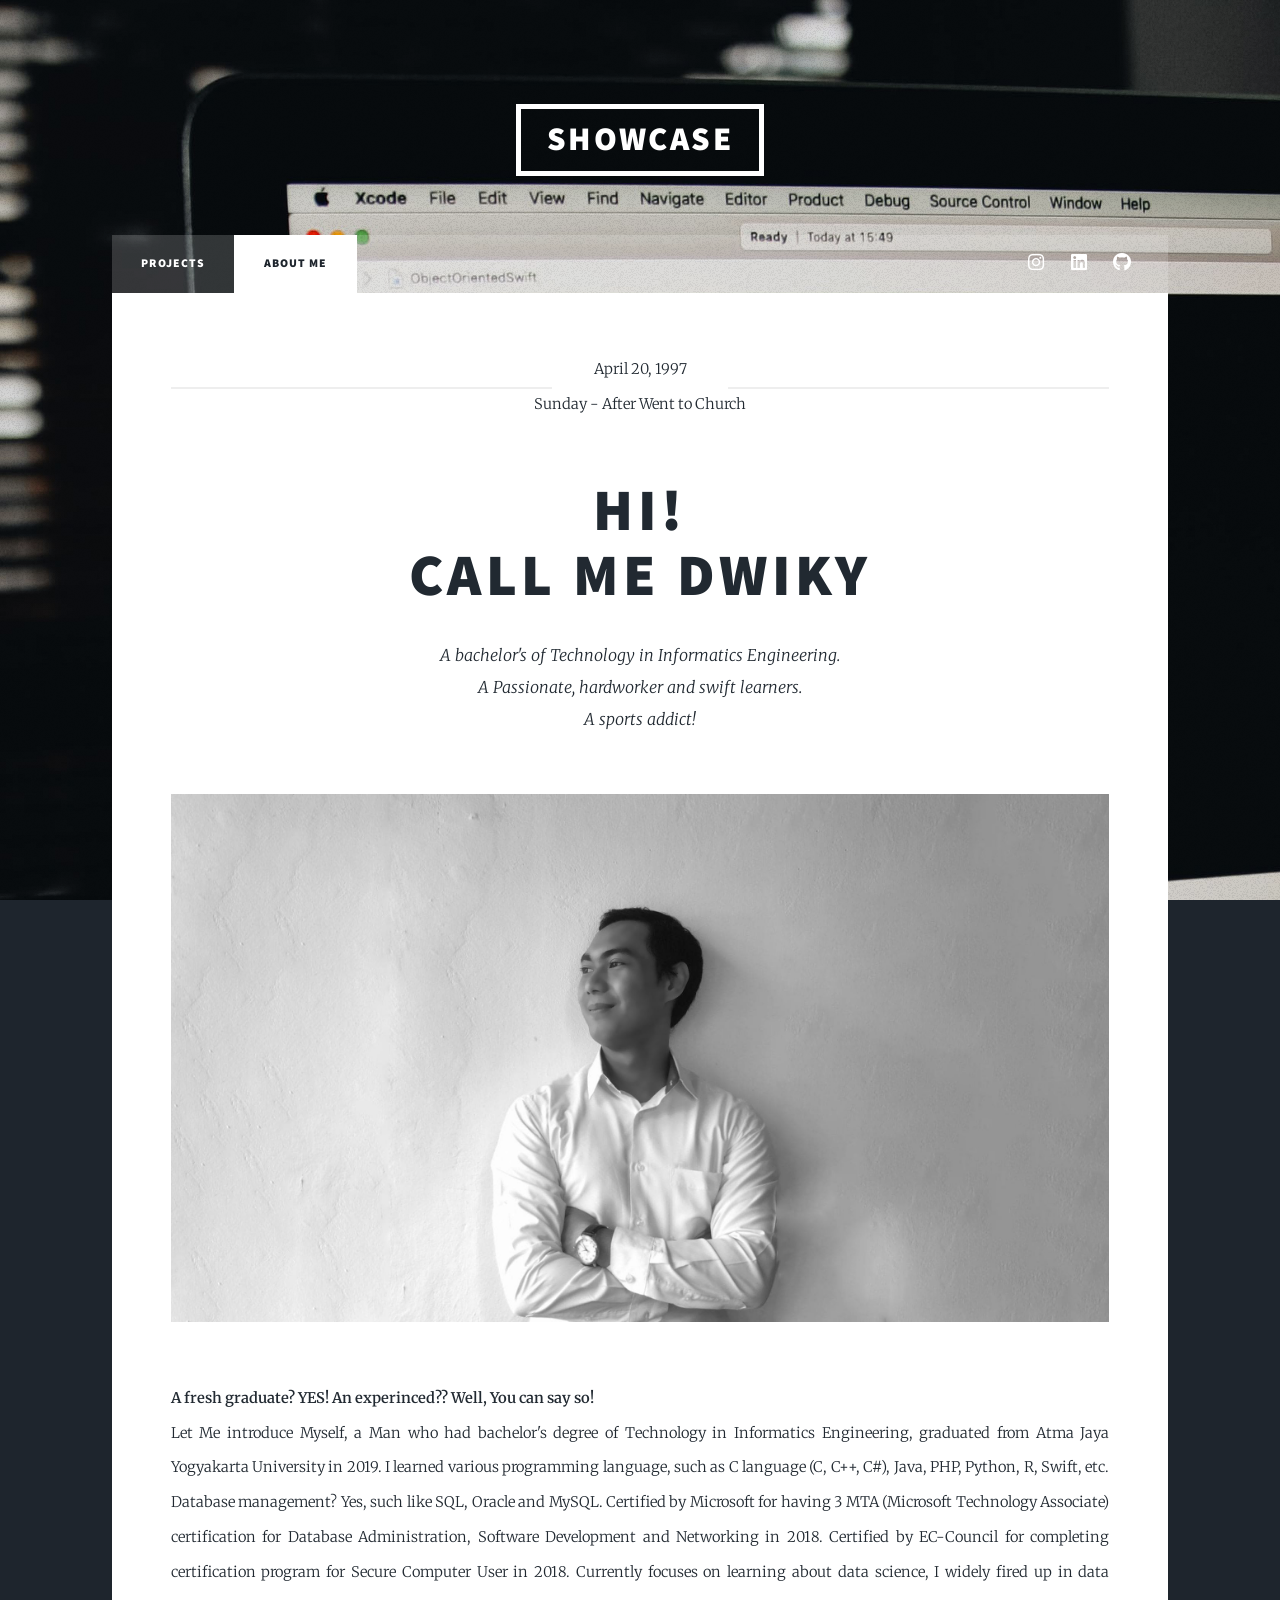
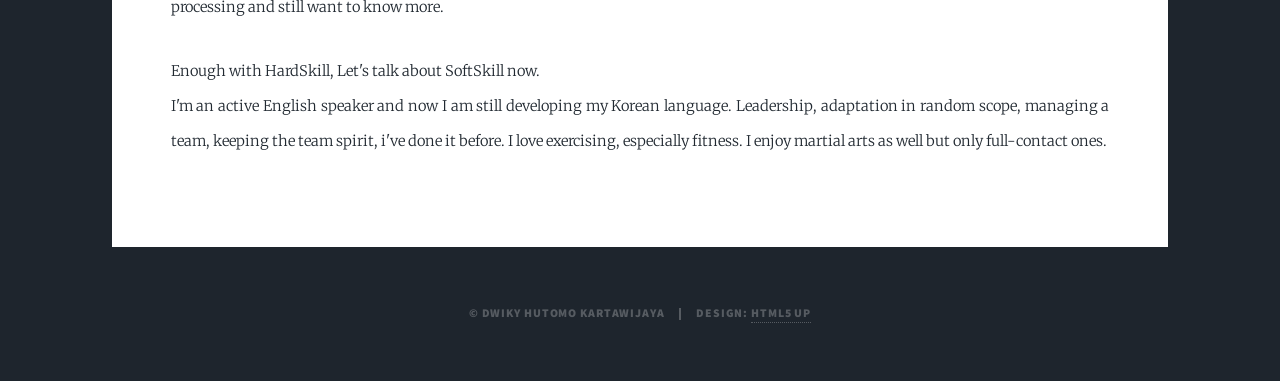
==== generic.html @ cf7ede93 "initial commit" ====
<!DOCTYPE HTML>
<!--
	Massively by HTML5 UP
	html5up.net | @ajlkn
	Free for personal and commercial use under the CCA 3.0 license (html5up.net/license)
-->
<html>
	<head>
		<title>Profile</title>
		<meta charset="utf-8" />
		<meta name="viewport" content="width=device-width, initial-scale=1, user-scalable=no" />
		<link rel="stylesheet" href="assets/css/main.css" />
		<noscript><link rel="stylesheet" href="assets/css/noscript.css" /></noscript>

		<link rel="shorcut icon" href="favicon.ico">

		<link rel="apple-touch-icon-precomposed" sizes="57x57" href="ico/apple-touch-icon-57x57.png" />
		<link rel="apple-touch-icon-precomposed" sizes="114x114" href="ico/apple-touch-icon-114x114.png" />
		<link rel="apple-touch-icon-precomposed" sizes="72x72" href="ico/apple-touch-icon-72x72.png" />
		<link rel="apple-touch-icon-precomposed" sizes="144x144" href="ico/apple-touch-icon-144x144.png" />
		<link rel="apple-touch-icon-precomposed" sizes="60x60" href="ico/apple-touch-icon-60x60.png" />
		<link rel="apple-touch-icon-precomposed" sizes="120x120" href="ico/apple-touch-icon-120x120.png" />
		<link rel="apple-touch-icon-precomposed" sizes="76x76" href="ico/apple-touch-icon-76x76.png" />
		<link rel="apple-touch-icon-precomposed" sizes="152x152" href="ico/apple-touch-icon-152x152.png" />
		<link rel="icon" type="image/png" href="ico/favicon-196x196.png" sizes="196x196" />
		<link rel="icon" type="image/png" href="ico/favicon-96x96.png" sizes="96x96" />
		<link rel="icon" type="image/png" href="ico/favicon-32x32.png" sizes="32x32" />
		<link rel="icon" type="image/png" href="ico/favicon-16x16.png" sizes="16x16" />
		<link rel="icon" type="image/png" href="ico/favicon-128.png" sizes="128x128" />
		<meta name="application-name" content="&nbsp;"/>
		<meta name="msapplication-TileColor" content="#FFFFFF" />
		<meta name="msapplication-TileImage" content="mstile-144x144.png" />
		<meta name="msapplication-square70x70logo" content="mstile-70x70.png" />
		<meta name="msapplication-square150x150logo" content="mstile-150x150.png" />
		<meta name="msapplication-wide310x150logo" content="mstile-310x150.png" />
		<meta name="msapplication-square310x310logo" content="mstile-310x310.png" />
	</head>
	<body class="is-preload">

		<!-- Wrapper -->
			<div id="wrapper">

				<!-- Header -->
					<header id="header">
						<a href="index.html" class="logo">Showcase</a>
					</header>

				<!-- Nav -->
					<nav id="nav">
						<ul class="links">
							<li><a href="index.html">Projects</a></li>
							<li class="active"><a href="generic.html">About Me</a></li>
						</ul>
						<ul class="icons">
								<li><a href="https://www.instagram.com/dwikyhutomo/" target="_blank" class="icon brands fa-instagram"><span class="label">Instagram</span></a></li>
								<li><a href="https://www.linkedin.com/in/dwiky-hutomo-kartawijaya-7b0a10191/" target="_blank" class="icon brands fa-linkedin"><span class="label">Linkedin</span></a></li>
								<li><a href="https://github.com/dwikyhutomo" target="_blank" class="icon brands fa-github"><span class="label">GitHub</span></a></li>
						</ul>
					</nav>

				<!-- Main -->
					<div id="main">

						<!-- Post -->
							<section class="post">
								<header class="major">
									<span class="date">April 20, 1997<br />
										Sunday - After Went to Church</span>
									<h1>Hi!<br />
									Call Me Dwiky</h1>
									<p>A bachelor's of Technology in Informatics Engineering.<br />
										A Passionate, hardworker and swift learners.<br />
										A sports addict!
									</p>
								</header>
								<div class="image main"><img src="images/profile_liat_samping_tengah.jpg" alt="" /></div>
								<p><b>A fresh graduate? YES! An experinced?? Well, You can say so!</b><br />
									Let Me introduce Myself, a Man who had bachelor's degree of Technology in Informatics Engineering, graduated from Atma Jaya Yogyakarta University in 2019.
									I learned various programming language, such as C language (C, C++, C#), Java, PHP, Python, R, Swift, etc.
									Database management? Yes, such like SQL, Oracle and MySQL.
									Certified by Microsoft for having 3 MTA (Microsoft Technology Associate) certification for Database Administration, Software Development and Networking in 2018.
									Certified by EC-Council for completing certification program for Secure Computer User in 2018.
									Currently focuses on learning about data science, I widely fired up in data processing and still want to know more.</p>
									
									<p>Enough with HardSkill, Let's talk about SoftSkill now.<br />
										I'm an active English speaker and now I am still developing my Korean language.
										Leadership, adaptation in random scope, managing a team, keeping the team spirit, i've done it before.
										I love exercising, especially fitness. I enjoy martial arts as well but only full-contact ones.</p>
								
								
										<!-- <p>Lorem ipsum dolor sit amet, consectetur adipiscing elit. Duis dapibus rutrum facilisis. Class aptent taciti sociosqu ad litora torquent per conubia nostra, per inceptos himenaeos. Etiam tristique libero eu nibh porttitor fermentum. Nullam venenatis erat id vehicula viverra. Nunc ultrices eros ut ultricies condimentum. Mauris risus lacus, blandit sit amet venenatis non, bibendum vitae dolor. Nunc lorem mauris, fringilla in aliquam at, euismod in lectus. Pellentesque habitant morbi tristique senectus et netus et malesuada fames ac turpis egestas. In non lorem sit amet elit placerat maximus. Pellentesque aliquam maximus risus. Donec eget ex magna. Interdum et malesuada fames ac ante ipsum primis in faucibus. Pellentesque venenatis dolor imperdiet dolor mattis sagittis. Praesent rutrum sem diam, vitae egestas enim auctor sit amet. Pellentesque leo mauris, consectetur id ipsum.</p> -->
							</section>

					</div>

				<!-- Footer -->

				<!-- Copyright -->
					<div id="copyright">
						<ul><li>&copy; Dwiky Hutomo Kartawijaya</li><li>Design: <a href="https://html5up.net">HTML5 UP</a></li></ul>
					</div>

			</div>

		<!-- Scripts -->
			<script src="assets/js/jquery.min.js"></script>
			<script src="assets/js/jquery.scrollex.min.js"></script>
			<script src="assets/js/jquery.scrolly.min.js"></script>
			<script src="assets/js/browser.min.js"></script>
			<script src="assets/js/breakpoints.min.js"></script>
			<script src="assets/js/util.js"></script>
			<script src="assets/js/main.js"></script>

	</body>
</html>
---- assets/css/main.css ----
@import url(fontawesome-all.min.css);
@import url("https://fonts.googleapis.com/css?family=Merriweather:300,700,300italic,700italic|Source+Sans+Pro:900");

/*
	Massively by HTML5 UP
	html5up.net | @ajlkn
	Free for personal and commercial use under the CCA 3.0 license (html5up.net/license)
*/

html, body, div, span, applet, object,
iframe, h1, h2, h3, h4, h5, h6, p, blockquote,
pre, a, abbr, acronym, address, big, cite,
code, del, dfn, em, img, ins, kbd, q, s, samp,
small, strike, strong, sub, sup, tt, var, b,
u, i, center, dl, dt, dd, ol, ul, li, fieldset,
form, label, legend, table, caption, tbody,
tfoot, thead, tr, th, td, article, aside,
canvas, details, embed, figure, figcaption,
footer, header, hgroup, menu, nav, output, ruby,
section, summary, time, mark, audio, video {
	margin: 0;
	padding: 0;
	border: 0;
	font-size: 100%;
	font: inherit;
	vertical-align: baseline;}

article, aside, details, figcaption, figure,
footer, header, hgroup, menu, nav, section {
	display: block;}

body {
	line-height: 1;
}

ol, ul {
	list-style: none;
}

blockquote, q {
	quotes: none;
}

	blockquote:before, blockquote:after, q:before, q:after {
		content: '';
		content: none;
	}

table {
	border-collapse: collapse;
	border-spacing: 0;
}

body {
	-webkit-text-size-adjust: none;
}

mark {
	background-color: transparent;
	color: inherit;
}

input::-moz-focus-inner {
	border: 0;
	padding: 0;
}

input, select, textarea {
	-moz-appearance: none;
	-webkit-appearance: none;
	-ms-appearance: none;
	appearance: none;
}

/* Basic */

	@-ms-viewport {
		width: device-width;
	}

	body {
		-ms-overflow-style: scrollbar;
	}

	@media screen and (max-width: 480px) {

		html, body {
			min-width: 320px;
		}

	}

	html {
		box-sizing: border-box;
	}

	*, *:before, *:after {
		box-sizing: inherit;
	}

	body {
		background-color: #1e252d;
	}

		body.is-preload *, body.is-preload *:before, body.is-preload *:after {
			-moz-animation: none !important;
			-webkit-animation: none !important;
			-ms-animation: none !important;
			animation: none !important;
			-moz-transition: none !important;
			-webkit-transition: none !important;
			-ms-transition: none !important;
			transition: none !important;
		}

/* Type */

	html {
		font-size: 16pt;
	}

		@media screen and (max-width: 1680px) {

			html {
				font-size: 12pt;
			}

		}

		@media screen and (max-width: 1280px) {

			html {
				font-size: 11pt;
			}

		}

		@media screen and (max-width: 360px) {

			html {
				font-size: 10pt;
			}

		}

	body {
		color: #212931;
	}

	body, input, select, textarea {
		font-family: "Merriweather", Georgia, serif;
		font-weight: 300;
		font-size: 1rem;
		line-height: 2.375;
	}

	a {
		-moz-transition: color 0.2s ease-in-out, background-color 0.2s ease-in-out, border-color 0.2s ease-in-out, box-shadow 0.2s ease-in-out;
		-webkit-transition: color 0.2s ease-in-out, background-color 0.2s ease-in-out, border-color 0.2s ease-in-out, box-shadow 0.2s ease-in-out;
		-ms-transition: color 0.2s ease-in-out, background-color 0.2s ease-in-out, border-color 0.2s ease-in-out, box-shadow 0.2s ease-in-out;
		transition: color 0.2s ease-in-out, background-color 0.2s ease-in-out, border-color 0.2s ease-in-out, box-shadow 0.2s ease-in-out;
		border-bottom: dotted 1px;
		text-decoration: none;
	}

		a:hover {
			border-bottom-color: transparent;
		}

	strong, b {
		font-weight: 600;
	}

	em, i {
		font-style: italic;
	}

	p {
		text-align: justify;
		margin: 0 0 2rem 0;
	}

	h1, h2, h3, h4, h5, h6 {
		font-family: "Source Sans Pro", Helvetica, sans-serif;
		font-weight: 900;
		line-height: 1.5;
		letter-spacing: 0.075em;
		text-transform: uppercase;
		margin: 0 0 1rem 0;
	}

		h1 a, h2 a, h3 a, h4 a, h5 a, h6 a {
			border-bottom: 0;
			color: inherit;
			text-decoration: none;
		}

	h1 {
		font-size: 4rem;
		line-height: 1.1;
		margin: 0 0 2rem 0;
	}

	h2 {
		font-size: 1.75rem;
		line-height: 1.3;
		margin: 0 0 1.5rem 0;
	}

	h3 {
		font-size: 1.25rem;
		margin: 0 0 1.5rem 0;
	}

	h4 {
		font-size: 1rem;
	}

	h5 {
		font-size: 0.9rem;
	}

	h6 {
		font-size: 0.8rem;
	}

	sub {
		font-size: 0.8rem;
		position: relative;
		top: 0.5rem;
	}

	sup {
		font-size: 0.8rem;
		position: relative;
		top: -0.5rem;
	}

	blockquote {
		border-left: solid 4px;
		font-style: italic;
		margin: 0 0 2rem 0;
		padding: 0.5rem 0 0.5rem 2rem;
	}

	code {
		border: solid 2px;
		font-family: "Courier New", monospace;
		font-size: 0.9rem;
		margin: 0 0.25rem;
		padding: 0.25rem 0.65rem;
	}

	pre {
		-webkit-overflow-scrolling: touch;
		font-family: "Courier New", monospace;
		font-size: 0.9rem;
		margin: 0 0 2rem 0;
	}

		pre code {
			display: block;
			line-height: 1.75;
			padding: 1rem 1.5rem;
			overflow-x: auto;
		}

	hr {
		border: 0;
		border-bottom: solid 2px;
		margin: 3rem 0;
	}

		hr.major {
			margin: 5rem 0;
		}

	.align-left {
		text-align: left;
	}

	.align-center {
		text-align: center;
	}

	.align-right {
		text-align: right;
	}

	input, select, textarea {
		color: #212931;
	}

	a {
		color: #212931;
		border-bottom-color: rgba(33, 41, 49, 0.5);
	}

		a:hover {
			border-bottom-color: transparent;
			color: #18bfef !important;
		}

	strong, b {
		color: #212931;
	}

	h1, h2, h3, h4, h5, h6 {
		color: #212931;
	}

	blockquote {
		border-left-color: #eeeeee;
	}

	code {
		background: rgba(220, 220, 220, 0.25);
		border-color: #eeeeee;
	}

	hr {
		border-bottom-color: #eeeeee;
	}

/* Row */

	.row {
		display: flex;
		flex-wrap: wrap;
		box-sizing: border-box;
		align-items: stretch;
	}

		.row > * {
			box-sizing: border-box;
		}

		.row.gtr-uniform > * > :last-child {
			margin-bottom: 0;
		}

		.row.aln-left {
			justify-content: flex-start;
		}

		.row.aln-center {
			justify-content: center;
		}

		.row.aln-right {
			justify-content: flex-end;
		}

		.row.aln-top {
			align-items: flex-start;
		}

		.row.aln-middle {
			align-items: center;
		}

		.row.aln-bottom {
			align-items: flex-end;
		}

		.row > .imp {
			order: -1;
		}

		.row > .col-1 {
			width: 8.33333%;
		}

		.row > .off-1 {
			margin-left: 8.33333%;
		}

		.row > .col-2 {
			width: 16.66667%;
		}

		.row > .off-2 {
			margin-left: 16.66667%;
		}

		.row > .col-3 {
			width: 25%;
		}

		.row > .off-3 {
			margin-left: 25%;
		}

		.row > .col-4 {
			width: 33.33333%;
		}

		.row > .off-4 {
			margin-left: 33.33333%;
		}

		.row > .col-5 {
			width: 41.66667%;
		}

		.row > .off-5 {
			margin-left: 41.66667%;
		}

		.row > .col-6 {
			width: 50%;
		}

		.row > .off-6 {
			margin-left: 50%;
		}

		.row > .col-7 {
			width: 58.33333%;
		}

		.row > .off-7 {
			margin-left: 58.33333%;
		}

		.row > .col-8 {
			width: 66.66667%;
		}

		.row > .off-8 {
			margin-left: 66.66667%;
		}

		.row > .col-9 {
			width: 75%;
		}

		.row > .off-9 {
			margin-left: 75%;
		}

		.row > .col-10 {
			width: 83.33333%;
		}

		.row > .off-10 {
			margin-left: 83.33333%;
		}

		.row > .col-11 {
			width: 91.66667%;
		}

		.row > .off-11 {
			margin-left: 91.66667%;
		}

		.row > .col-12 {
			width: 100%;
		}

		.row > .off-12 {
			margin-left: 100%;
		}

		.row.gtr-0 {
			margin-top: 0;
			margin-left: 0rem;
		}

			.row.gtr-0 > * {
				padding: 0 0 0 0rem;
			}

			.row.gtr-0.gtr-uniform {
				margin-top: 0rem;
			}

				.row.gtr-0.gtr-uniform > * {
					padding-top: 0rem;
				}

		.row.gtr-25 {
			margin-top: 0;
			margin-left: -0.375rem;
		}

			.row.gtr-25 > * {
				padding: 0 0 0 0.375rem;
			}

			.row.gtr-25.gtr-uniform {
				margin-top: -0.375rem;
			}

				.row.gtr-25.gtr-uniform > * {
					padding-top: 0.375rem;
				}

		.row.gtr-50 {
			margin-top: 0;
			margin-left: -0.75rem;
		}

			.row.gtr-50 > * {
				padding: 0 0 0 0.75rem;
			}

			.row.gtr-50.gtr-uniform {
				margin-top: -0.75rem;
			}

				.row.gtr-50.gtr-uniform > * {
					padding-top: 0.75rem;
				}

		.row {
			margin-top: 0;
			margin-left: -1.5rem;
		}

			.row > * {
				padding: 0 0 0 1.5rem;
			}

			.row.gtr-uniform {
				margin-top: -1.5rem;
			}

				.row.gtr-uniform > * {
					padding-top: 1.5rem;
				}

		.row.gtr-150 {
			margin-top: 0;
			margin-left: -2.25rem;
		}

			.row.gtr-150 > * {
				padding: 0 0 0 2.25rem;
			}

			.row.gtr-150.gtr-uniform {
				margin-top: -2.25rem;
			}

				.row.gtr-150.gtr-uniform > * {
					padding-top: 2.25rem;
				}

		.row.gtr-200 {
			margin-top: 0;
			margin-left: -3rem;
		}

			.row.gtr-200 > * {
				padding: 0 0 0 3rem;
			}

			.row.gtr-200.gtr-uniform {
				margin-top: -3rem;
			}

				.row.gtr-200.gtr-uniform > * {
					padding-top: 3rem;
				}

		@media screen and (max-width: 1680px) {

			.row {
				display: flex;
				flex-wrap: wrap;
				box-sizing: border-box;
				align-items: stretch;
			}

				.row > * {
					box-sizing: border-box;
				}

				.row.gtr-uniform > * > :last-child {
					margin-bottom: 0;
				}

				.row.aln-left {
					justify-content: flex-start;
				}

				.row.aln-center {
					justify-content: center;
				}

				.row.aln-right {
					justify-content: flex-end;
				}

				.row.aln-top {
					align-items: flex-start;
				}

				.row.aln-middle {
					align-items: center;
				}

				.row.aln-bottom {
					align-items: flex-end;
				}

				.row > .imp-xlarge {
					order: -1;
				}

				.row > .col-1-xlarge {
					width: 8.33333%;
				}

				.row > .off-1-xlarge {
					margin-left: 8.33333%;
				}

				.row > .col-2-xlarge {
					width: 16.66667%;
				}

				.row > .off-2-xlarge {
					margin-left: 16.66667%;
				}

				.row > .col-3-xlarge {
					width: 25%;
				}

				.row > .off-3-xlarge {
					margin-left: 25%;
				}

				.row > .col-4-xlarge {
					width: 33.33333%;
				}

				.row > .off-4-xlarge {
					margin-left: 33.33333%;
				}

				.row > .col-5-xlarge {
					width: 41.66667%;
				}

				.row > .off-5-xlarge {
					margin-left: 41.66667%;
				}

				.row > .col-6-xlarge {
					width: 50%;
				}

				.row > .off-6-xlarge {
					margin-left: 50%;
				}

				.row > .col-7-xlarge {
					width: 58.33333%;
				}

				.row > .off-7-xlarge {
					margin-left: 58.33333%;
				}

				.row > .col-8-xlarge {
					width: 66.66667%;
				}

				.row > .off-8-xlarge {
					margin-left: 66.66667%;
				}

				.row > .col-9-xlarge {
					width: 75%;
				}

				.row > .off-9-xlarge {
					margin-left: 75%;
				}

				.row > .col-10-xlarge {
					width: 83.33333%;
				}

				.row > .off-10-xlarge {
					margin-left: 83.33333%;
				}

				.row > .col-11-xlarge {
					width: 91.66667%;
				}

				.row > .off-11-xlarge {
					margin-left: 91.66667%;
				}

				.row > .col-12-xlarge {
					width: 100%;
				}

				.row > .off-12-xlarge {
					margin-left: 100%;
				}

				.row.gtr-0 {
					margin-top: 0;
					margin-left: 0rem;
				}

					.row.gtr-0 > * {
						padding: 0 0 0 0rem;
					}

					.row.gtr-0.gtr-uniform {
						margin-top: 0rem;
					}

						.row.gtr-0.gtr-uniform > * {
							padding-top: 0rem;
						}

				.row.gtr-25 {
					margin-top: 0;
					margin-left: -0.375rem;
				}

					.row.gtr-25 > * {
						padding: 0 0 0 0.375rem;
					}

					.row.gtr-25.gtr-uniform {
						margin-top: -0.375rem;
					}

						.row.gtr-25.gtr-uniform > * {
							padding-top: 0.375rem;
						}

				.row.gtr-50 {
					margin-top: 0;
					margin-left: -0.75rem;
				}

					.row.gtr-50 > * {
						padding: 0 0 0 0.75rem;
					}

					.row.gtr-50.gtr-uniform {
						margin-top: -0.75rem;
					}

						.row.gtr-50.gtr-uniform > * {
							padding-top: 0.75rem;
						}

				.row {
					margin-top: 0;
					margin-left: -1.5rem;
				}

					.row > * {
						padding: 0 0 0 1.5rem;
					}

					.row.gtr-uniform {
						margin-top: -1.5rem;
					}

						.row.gtr-uniform > * {
							padding-top: 1.5rem;
						}

				.row.gtr-150 {
					margin-top: 0;
					margin-left: -2.25rem;
				}

					.row.gtr-150 > * {
						padding: 0 0 0 2.25rem;
					}

					.row.gtr-150.gtr-uniform {
						margin-top: -2.25rem;
					}

						.row.gtr-150.gtr-uniform > * {
							padding-top: 2.25rem;
						}

				.row.gtr-200 {
					margin-top: 0;
					margin-left: -3rem;
				}

					.row.gtr-200 > * {
						padding: 0 0 0 3rem;
					}

					.row.gtr-200.gtr-uniform {
						margin-top: -3rem;
					}

						.row.gtr-200.gtr-uniform > * {
							padding-top: 3rem;
						}

		}

		@media screen and (max-width: 1280px) {

			.row {
				display: flex;
				flex-wrap: wrap;
				box-sizing: border-box;
				align-items: stretch;
			}

				.row > * {
					box-sizing: border-box;
				}

				.row.gtr-uniform > * > :last-child {
					margin-bottom: 0;
				}

				.row.aln-left {
					justify-content: flex-start;
				}

				.row.aln-center {
					justify-content: center;
				}

				.row.aln-right {
					justify-content: flex-end;
				}

				.row.aln-top {
					align-items: flex-start;
				}

				.row.aln-middle {
					align-items: center;
				}

				.row.aln-bottom {
					align-items: flex-end;
				}

				.row > .imp-large {
					order: -1;
				}

				.row > .col-1-large {
					width: 8.33333%;
				}

				.row > .off-1-large {
					margin-left: 8.33333%;
				}

				.row > .col-2-large {
					width: 16.66667%;
				}

				.row > .off-2-large {
					margin-left: 16.66667%;
				}

				.row > .col-3-large {
					width: 25%;
				}

				.row > .off-3-large {
					margin-left: 25%;
				}

				.row > .col-4-large {
					width: 33.33333%;
				}

				.row > .off-4-large {
					margin-left: 33.33333%;
				}

				.row > .col-5-large {
					width: 41.66667%;
				}

				.row > .off-5-large {
					margin-left: 41.66667%;
				}

				.row > .col-6-large {
					width: 50%;
				}

				.row > .off-6-large {
					margin-left: 50%;
				}

				.row > .col-7-large {
					width: 58.33333%;
				}

				.row > .off-7-large {
					margin-left: 58.33333%;
				}

				.row > .col-8-large {
					width: 66.66667%;
				}

				.row > .off-8-large {
					margin-left: 66.66667%;
				}

				.row > .col-9-large {
					width: 75%;
				}

				.row > .off-9-large {
					margin-left: 75%;
				}

				.row > .col-10-large {
					width: 83.33333%;
				}

				.row > .off-10-large {
					margin-left: 83.33333%;
				}

				.row > .col-11-large {
					width: 91.66667%;
				}

				.row > .off-11-large {
					margin-left: 91.66667%;
				}

				.row > .col-12-large {
					width: 100%;
				}

				.row > .off-12-large {
					margin-left: 100%;
				}

				.row.gtr-0 {
					margin-top: 0;
					margin-left: 0rem;
				}

					.row.gtr-0 > * {
						padding: 0 0 0 0rem;
					}

					.row.gtr-0.gtr-uniform {
						margin-top: 0rem;
					}

						.row.gtr-0.gtr-uniform > * {
							padding-top: 0rem;
						}

				.row.gtr-25 {
					margin-top: 0;
					margin-left: -0.375rem;
				}

					.row.gtr-25 > * {
						padding: 0 0 0 0.375rem;
					}

					.row.gtr-25.gtr-uniform {
						margin-top: -0.375rem;
					}

						.row.gtr-25.gtr-uniform > * {
							padding-top: 0.375rem;
						}

				.row.gtr-50 {
					margin-top: 0;
					margin-left: -0.75rem;
				}

					.row.gtr-50 > * {
						padding: 0 0 0 0.75rem;
					}

					.row.gtr-50.gtr-uniform {
						margin-top: -0.75rem;
					}

						.row.gtr-50.gtr-uniform > * {
							padding-top: 0.75rem;
						}

				.row {
					margin-top: 0;
					margin-left: -1.5rem;
				}

					.row > * {
						padding: 0 0 0 1.5rem;
					}

					.row.gtr-uniform {
						margin-top: -1.5rem;
					}

						.row.gtr-uniform > * {
							padding-top: 1.5rem;
						}

				.row.gtr-150 {
					margin-top: 0;
					margin-left: -2.25rem;
				}

					.row.gtr-150 > * {
						padding: 0 0 0 2.25rem;
					}

					.row.gtr-150.gtr-uniform {
						margin-top: -2.25rem;
					}

						.row.gtr-150.gtr-uniform > * {
							padding-top: 2.25rem;
						}

				.row.gtr-200 {
					margin-top: 0;
					margin-left: -3rem;
				}

					.row.gtr-200 > * {
						padding: 0 0 0 3rem;
					}

					.row.gtr-200.gtr-uniform {
						margin-top: -3rem;
					}

						.row.gtr-200.gtr-uniform > * {
							padding-top: 3rem;
						}

		}

		@media screen and (max-width: 980px) {

			.row {
				display: flex;
				flex-wrap: wrap;
				box-sizing: border-box;
				align-items: stretch;
			}

				.row > * {
					box-sizing: border-box;
				}

				.row.gtr-uniform > * > :last-child {
					margin-bottom: 0;
				}

				.row.aln-left {
					justify-content: flex-start;
				}

				.row.aln-center {
					justify-content: center;
				}

				.row.aln-right {
					justify-content: flex-end;
				}

				.row.aln-top {
					align-items: flex-start;
				}

				.row.aln-middle {
					align-items: center;
				}

				.row.aln-bottom {
					align-items: flex-end;
				}

				.row > .imp-medium {
					order: -1;
				}

				.row > .col-1-medium {
					width: 8.33333%;
				}

				.row > .off-1-medium {
					margin-left: 8.33333%;
				}

				.row > .col-2-medium {
					width: 16.66667%;
				}

				.row > .off-2-medium {
					margin-left: 16.66667%;
				}

				.row > .col-3-medium {
					width: 25%;
				}

				.row > .off-3-medium {
					margin-left: 25%;
				}

				.row > .col-4-medium {
					width: 33.33333%;
				}

				.row > .off-4-medium {
					margin-left: 33.33333%;
				}

				.row > .col-5-medium {
					width: 41.66667%;
				}

				.row > .off-5-medium {
					margin-left: 41.66667%;
				}

				.row > .col-6-medium {
					width: 50%;
				}

				.row > .off-6-medium {
					margin-left: 50%;
				}

				.row > .col-7-medium {
					width: 58.33333%;
				}

				.row > .off-7-medium {
					margin-left: 58.33333%;
				}

				.row > .col-8-medium {
					width: 66.66667%;
				}

				.row > .off-8-medium {
					margin-left: 66.66667%;
				}

				.row > .col-9-medium {
					width: 75%;
				}

				.row > .off-9-medium {
					margin-left: 75%;
				}

				.row > .col-10-medium {
					width: 83.33333%;
				}

				.row > .off-10-medium {
					margin-left: 83.33333%;
				}

				.row > .col-11-medium {
					width: 91.66667%;
				}

				.row > .off-11-medium {
					margin-left: 91.66667%;
				}

				.row > .col-12-medium {
					width: 100%;
				}

				.row > .off-12-medium {
					margin-left: 100%;
				}

				.row.gtr-0 {
					margin-top: 0;
					margin-left: 0rem;
				}

					.row.gtr-0 > * {
						padding: 0 0 0 0rem;
					}

					.row.gtr-0.gtr-uniform {
						margin-top: 0rem;
					}

						.row.gtr-0.gtr-uniform > * {
							padding-top: 0rem;
						}

				.row.gtr-25 {
					margin-top: 0;
					margin-left: -0.375rem;
				}

					.row.gtr-25 > * {
						padding: 0 0 0 0.375rem;
					}

					.row.gtr-25.gtr-uniform {
						margin-top: -0.375rem;
					}

						.row.gtr-25.gtr-uniform > * {
							padding-top: 0.375rem;
						}

				.row.gtr-50 {
					margin-top: 0;
					margin-left: -0.75rem;
				}

					.row.gtr-50 > * {
						padding: 0 0 0 0.75rem;
					}

					.row.gtr-50.gtr-uniform {
						margin-top: -0.75rem;
					}

						.row.gtr-50.gtr-uniform > * {
							padding-top: 0.75rem;
						}

				.row {
					margin-top: 0;
					margin-left: -1.5rem;
				}

					.row > * {
						padding: 0 0 0 1.5rem;
					}

					.row.gtr-uniform {
						margin-top: -1.5rem;
					}

						.row.gtr-uniform > * {
							padding-top: 1.5rem;
						}

				.row.gtr-150 {
					margin-top: 0;
					margin-left: -2.25rem;
				}

					.row.gtr-150 > * {
						padding: 0 0 0 2.25rem;
					}

					.row.gtr-150.gtr-uniform {
						margin-top: -2.25rem;
					}

						.row.gtr-150.gtr-uniform > * {
							padding-top: 2.25rem;
						}

				.row.gtr-200 {
					margin-top: 0;
					margin-left: -3rem;
				}

					.row.gtr-200 > * {
						padding: 0 0 0 3rem;
					}

					.row.gtr-200.gtr-uniform {
						margin-top: -3rem;
					}

						.row.gtr-200.gtr-uniform > * {
							padding-top: 3rem;
						}

		}

		@media screen and (max-width: 736px) {

			.row {
				display: flex;
				flex-wrap: wrap;
				box-sizing: border-box;
				align-items: stretch;
			}

				.row > * {
					box-sizing: border-box;
				}

				.row.gtr-uniform > * > :last-child {
					margin-bottom: 0;
				}

				.row.aln-left {
					justify-content: flex-start;
				}

				.row.aln-center {
					justify-content: center;
				}

				.row.aln-right {
					justify-content: flex-end;
				}

				.row.aln-top {
					align-items: flex-start;
				}

				.row.aln-middle {
					align-items: center;
				}

				.row.aln-bottom {
					align-items: flex-end;
				}

				.row > .imp-small {
					order: -1;
				}

				.row > .col-1-small {
					width: 8.33333%;
				}

				.row > .off-1-small {
					margin-left: 8.33333%;
				}

				.row > .col-2-small {
					width: 16.66667%;
				}

				.row > .off-2-small {
					margin-left: 16.66667%;
				}

				.row > .col-3-small {
					width: 25%;
				}

				.row > .off-3-small {
					margin-left: 25%;
				}

				.row > .col-4-small {
					width: 33.33333%;
				}

				.row > .off-4-small {
					margin-left: 33.33333%;
				}

				.row > .col-5-small {
					width: 41.66667%;
				}

				.row > .off-5-small {
					margin-left: 41.66667%;
				}

				.row > .col-6-small {
					width: 50%;
				}

				.row > .off-6-small {
					margin-left: 50%;
				}

				.row > .col-7-small {
					width: 58.33333%;
				}

				.row > .off-7-small {
					margin-left: 58.33333%;
				}

				.row > .col-8-small {
					width: 66.66667%;
				}

				.row > .off-8-small {
					margin-left: 66.66667%;
				}

				.row > .col-9-small {
					width: 75%;
				}

				.row > .off-9-small {
					margin-left: 75%;
				}

				.row > .col-10-small {
					width: 83.33333%;
				}

				.row > .off-10-small {
					margin-left: 83.33333%;
				}

				.row > .col-11-small {
					width: 91.66667%;
				}

				.row > .off-11-small {
					margin-left: 91.66667%;
				}

				.row > .col-12-small {
					width: 100%;
				}

				.row > .off-12-small {
					margin-left: 100%;
				}

				.row.gtr-0 {
					margin-top: 0;
					margin-left: 0rem;
				}

					.row.gtr-0 > * {
						padding: 0 0 0 0rem;
					}

					.row.gtr-0.gtr-uniform {
						margin-top: 0rem;
					}

						.row.gtr-0.gtr-uniform > * {
							padding-top: 0rem;
						}

				.row.gtr-25 {
					margin-top: 0;
					margin-left: -0.375rem;
				}

					.row.gtr-25 > * {
						padding: 0 0 0 0.375rem;
					}

					.row.gtr-25.gtr-uniform {
						margin-top: -0.375rem;
					}

						.row.gtr-25.gtr-uniform > * {
							padding-top: 0.375rem;
						}

				.row.gtr-50 {
					margin-top: 0;
					margin-left: -0.75rem;
				}

					.row.gtr-50 > * {
						padding: 0 0 0 0.75rem;
					}

					.row.gtr-50.gtr-uniform {
						margin-top: -0.75rem;
					}

						.row.gtr-50.gtr-uniform > * {
							padding-top: 0.75rem;
						}

				.row {
					margin-top: 0;
					margin-left: -1.5rem;
				}

					.row > * {
						padding: 0 0 0 1.5rem;
					}

					.row.gtr-uniform {
						margin-top: -1.5rem;
					}

						.row.gtr-uniform > * {
							padding-top: 1.5rem;
						}

				.row.gtr-150 {
					margin-top: 0;
					margin-left: -2.25rem;
				}

					.row.gtr-150 > * {
						padding: 0 0 0 2.25rem;
					}

					.row.gtr-150.gtr-uniform {
						margin-top: -2.25rem;
					}

						.row.gtr-150.gtr-uniform > * {
							padding-top: 2.25rem;
						}

				.row.gtr-200 {
					margin-top: 0;
					margin-left: -3rem;
				}

					.row.gtr-200 > * {
						padding: 0 0 0 3rem;
					}

					.row.gtr-200.gtr-uniform {
						margin-top: -3rem;
					}

						.row.gtr-200.gtr-uniform > * {
							padding-top: 3rem;
						}

		}

		@media screen and (max-width: 480px) {

			.row {
				display: flex;
				flex-wrap: wrap;
				box-sizing: border-box;
				align-items: stretch;
			}

				.row > * {
					box-sizing: border-box;
				}

				.row.gtr-uniform > * > :last-child {
					margin-bottom: 0;
				}

				.row.aln-left {
					justify-content: flex-start;
				}

				.row.aln-center {
					justify-content: center;
				}

				.row.aln-right {
					justify-content: flex-end;
				}

				.row.aln-top {
					align-items: flex-start;
				}

				.row.aln-middle {
					align-items: center;
				}

				.row.aln-bottom {
					align-items: flex-end;
				}

				.row > .imp-xsmall {
					order: -1;
				}

				.row > .col-1-xsmall {
					width: 8.33333%;
				}

				.row > .off-1-xsmall {
					margin-left: 8.33333%;
				}

				.row > .col-2-xsmall {
					width: 16.66667%;
				}

				.row > .off-2-xsmall {
					margin-left: 16.66667%;
				}

				.row > .col-3-xsmall {
					width: 25%;
				}

				.row > .off-3-xsmall {
					margin-left: 25%;
				}

				.row > .col-4-xsmall {
					width: 33.33333%;
				}

				.row > .off-4-xsmall {
					margin-left: 33.33333%;
				}

				.row > .col-5-xsmall {
					width: 41.66667%;
				}

				.row > .off-5-xsmall {
					margin-left: 41.66667%;
				}

				.row > .col-6-xsmall {
					width: 50%;
				}

				.row > .off-6-xsmall {
					margin-left: 50%;
				}

				.row > .col-7-xsmall {
					width: 58.33333%;
				}

				.row > .off-7-xsmall {
					margin-left: 58.33333%;
				}

				.row > .col-8-xsmall {
					width: 66.66667%;
				}

				.row > .off-8-xsmall {
					margin-left: 66.66667%;
				}

				.row > .col-9-xsmall {
					width: 75%;
				}

				.row > .off-9-xsmall {
					margin-left: 75%;
				}

				.row > .col-10-xsmall {
					width: 83.33333%;
				}

				.row > .off-10-xsmall {
					margin-left: 83.33333%;
				}

				.row > .col-11-xsmall {
					width: 91.66667%;
				}

				.row > .off-11-xsmall {
					margin-left: 91.66667%;
				}

				.row > .col-12-xsmall {
					width: 100%;
				}

				.row > .off-12-xsmall {
					margin-left: 100%;
				}

				.row.gtr-0 {
					margin-top: 0;
					margin-left: 0rem;
				}

					.row.gtr-0 > * {
						padding: 0 0 0 0rem;
					}

					.row.gtr-0.gtr-uniform {
						margin-top: 0rem;
					}

						.row.gtr-0.gtr-uniform > * {
							padding-top: 0rem;
						}

				.row.gtr-25 {
					margin-top: 0;
					margin-left: -0.375rem;
				}

					.row.gtr-25 > * {
						padding: 0 0 0 0.375rem;
					}

					.row.gtr-25.gtr-uniform {
						margin-top: -0.375rem;
					}

						.row.gtr-25.gtr-uniform > * {
							padding-top: 0.375rem;
						}

				.row.gtr-50 {
					margin-top: 0;
					margin-left: -0.75rem;
				}

					.row.gtr-50 > * {
						padding: 0 0 0 0.75rem;
					}

					.row.gtr-50.gtr-uniform {
						margin-top: -0.75rem;
					}

						.row.gtr-50.gtr-uniform > * {
							padding-top: 0.75rem;
						}

				.row {
					margin-top: 0;
					margin-left: -1.5rem;
				}

					.row > * {
						padding: 0 0 0 1.5rem;
					}

					.row.gtr-uniform {
						margin-top: -1.5rem;
					}

						.row.gtr-uniform > * {
							padding-top: 1.5rem;
						}

				.row.gtr-150 {
					margin-top: 0;
					margin-left: -2.25rem;
				}

					.row.gtr-150 > * {
						padding: 0 0 0 2.25rem;
					}

					.row.gtr-150.gtr-uniform {
						margin-top: -2.25rem;
					}

						.row.gtr-150.gtr-uniform > * {
							padding-top: 2.25rem;
						}

				.row.gtr-200 {
					margin-top: 0;
					margin-left: -3rem;
				}

					.row.gtr-200 > * {
						padding: 0 0 0 3rem;
					}

					.row.gtr-200.gtr-uniform {
						margin-top: -3rem;
					}

						.row.gtr-200.gtr-uniform > * {
							padding-top: 3rem;
						}

		}

		@media screen and (max-width: 360px) {

			.row {
				display: flex;
				flex-wrap: wrap;
				box-sizing: border-box;
				align-items: stretch;
			}

				.row > * {
					box-sizing: border-box;
				}

				.row.gtr-uniform > * > :last-child {
					margin-bottom: 0;
				}

				.row.aln-left {
					justify-content: flex-start;
				}

				.row.aln-center {
					justify-content: center;
				}

				.row.aln-right {
					justify-content: flex-end;
				}

				.row.aln-top {
					align-items: flex-start;
				}

				.row.aln-middle {
					align-items: center;
				}

				.row.aln-bottom {
					align-items: flex-end;
				}

				.row > .imp-xxsmall {
					order: -1;
				}

				.row > .col-1-xxsmall {
					width: 8.33333%;
				}

				.row > .off-1-xxsmall {
					margin-left: 8.33333%;
				}

				.row > .col-2-xxsmall {
					width: 16.66667%;
				}

				.row > .off-2-xxsmall {
					margin-left: 16.66667%;
				}

				.row > .col-3-xxsmall {
					width: 25%;
				}

				.row > .off-3-xxsmall {
					margin-left: 25%;
				}

				.row > .col-4-xxsmall {
					width: 33.33333%;
				}

				.row > .off-4-xxsmall {
					margin-left: 33.33333%;
				}

				.row > .col-5-xxsmall {
					width: 41.66667%;
				}

				.row > .off-5-xxsmall {
					margin-left: 41.66667%;
				}

				.row > .col-6-xxsmall {
					width: 50%;
				}

				.row > .off-6-xxsmall {
					margin-left: 50%;
				}

				.row > .col-7-xxsmall {
					width: 58.33333%;
				}

				.row > .off-7-xxsmall {
					margin-left: 58.33333%;
				}

				.row > .col-8-xxsmall {
					width: 66.66667%;
				}

				.row > .off-8-xxsmall {
					margin-left: 66.66667%;
				}

				.row > .col-9-xxsmall {
					width: 75%;
				}

				.row > .off-9-xxsmall {
					margin-left: 75%;
				}

				.row > .col-10-xxsmall {
					width: 83.33333%;
				}

				.row > .off-10-xxsmall {
					margin-left: 83.33333%;
				}

				.row > .col-11-xxsmall {
					width: 91.66667%;
				}

				.row > .off-11-xxsmall {
					margin-left: 91.66667%;
				}

				.row > .col-12-xxsmall {
					width: 100%;
				}

				.row > .off-12-xxsmall {
					margin-left: 100%;
				}

				.row.gtr-0 {
					margin-top: 0;
					margin-left: 0rem;
				}

					.row.gtr-0 > * {
						padding: 0 0 0 0rem;
					}

					.row.gtr-0.gtr-uniform {
						margin-top: 0rem;
					}

						.row.gtr-0.gtr-uniform > * {
							padding-top: 0rem;
						}

				.row.gtr-25 {
					margin-top: 0;
					margin-left: -0.375rem;
				}

					.row.gtr-25 > * {
						padding: 0 0 0 0.375rem;
					}

					.row.gtr-25.gtr-uniform {
						margin-top: -0.375rem;
					}

						.row.gtr-25.gtr-uniform > * {
							padding-top: 0.375rem;
						}

				.row.gtr-50 {
					margin-top: 0;
					margin-left: -0.75rem;
				}

					.row.gtr-50 > * {
						padding: 0 0 0 0.75rem;
					}

					.row.gtr-50.gtr-uniform {
						margin-top: -0.75rem;
					}

						.row.gtr-50.gtr-uniform > * {
							padding-top: 0.75rem;
						}

				.row {
					margin-top: 0;
					margin-left: -1.5rem;
				}

					.row > * {
						padding: 0 0 0 1.5rem;
					}

					.row.gtr-uniform {
						margin-top: -1.5rem;
					}

						.row.gtr-uniform > * {
							padding-top: 1.5rem;
						}

				.row.gtr-150 {
					margin-top: 0;
					margin-left: -2.25rem;
				}

					.row.gtr-150 > * {
						padding: 0 0 0 2.25rem;
					}

					.row.gtr-150.gtr-uniform {
						margin-top: -2.25rem;
					}

						.row.gtr-150.gtr-uniform > * {
							padding-top: 2.25rem;
						}

				.row.gtr-200 {
					margin-top: 0;
					margin-left: -3rem;
				}

					.row.gtr-200 > * {
						padding: 0 0 0 3rem;
					}

					.row.gtr-200.gtr-uniform {
						margin-top: -3rem;
					}

						.row.gtr-200.gtr-uniform > * {
							padding-top: 3rem;
						}

		}

/* Box */

	.box {
		border: solid 2px;
		margin-bottom: 2rem;
		padding: 1.5rem;
	}

		.box > :last-child,
		.box > :last-child > :last-child,
		.box > :last-child > :last-child > :last-child {
			margin-bottom: 0;
		}

		.box.alt {
			border: 0;
			border-radius: 0;
			padding: 0;
		}

	.box {
		border-color: #eeeeee;
	}

/* Button */

	input[type="submit"],
	input[type="reset"],
	input[type="button"],
	button,
	.button {
		-moz-appearance: none;
		-webkit-appearance: none;
		-ms-appearance: none;
		appearance: none;
		-moz-transition: background-color 0.2s ease-in-out, box-shadow 0.2s ease-in-out, color 0.2s ease-in-out;
		-webkit-transition: background-color 0.2s ease-in-out, box-shadow 0.2s ease-in-out, color 0.2s ease-in-out;
		-ms-transition: background-color 0.2s ease-in-out, box-shadow 0.2s ease-in-out, color 0.2s ease-in-out;
		transition: background-color 0.2s ease-in-out, box-shadow 0.2s ease-in-out, color 0.2s ease-in-out;
		border: 0;
		border-radius: 0;
		cursor: pointer;
		display: inline-block;
		font-family: "Source Sans Pro", Helvetica, sans-serif;
		font-size: 0.8rem;
		font-weight: 900;
		letter-spacing: 0.075em;
		height: 3rem;
		line-height: 3rem;
		padding: 0 2rem;
		text-align: center;
		text-decoration: none;
		text-transform: uppercase;
		white-space: nowrap;
	}

		input[type="submit"].icon:before,
		input[type="reset"].icon:before,
		input[type="button"].icon:before,
		button.icon:before,
		.button.icon:before {
			margin-right: 0.5rem;
		}

		input[type="submit"].icon.solo,
		input[type="reset"].icon.solo,
		input[type="button"].icon.solo,
		button.icon.solo,
		.button.icon.solo {
			position: relative;
			width: 4rem;
			height: 4rem;
			line-height: 4rem;
			border-radius: 4rem;
			text-indent: 4rem;
			overflow: hidden;
			padding: 0;
			white-space: nowrap;
		}

			input[type="submit"].icon.solo:before,
			input[type="reset"].icon.solo:before,
			input[type="button"].icon.solo:before,
			button.icon.solo:before,
			.button.icon.solo:before {
				position: absolute;
				display: block;
				top: 0;
				left: 0;
				width: inherit;
				height: inherit;
				line-height: inherit;
				font-size: 1.25rem;
				margin-right: 0;
				text-align: center;
				text-indent: 0;
			}

		input[type="submit"].fit,
		input[type="reset"].fit,
		input[type="button"].fit,
		button.fit,
		.button.fit {
			width: 100%;
		}

		input[type="submit"].small,
		input[type="reset"].small,
		input[type="button"].small,
		button.small,
		.button.small {
			font-size: 0.7rem;
			height: 2.5rem;
			line-height: 2.5rem;
			padding: 0 1.5rem;
		}

		input[type="submit"].large,
		input[type="reset"].large,
		input[type="button"].large,
		button.large,
		.button.large {
			font-size: 0.9rem;
			height: 3.5rem;
			line-height: 3.5rem;
			padding: 0 2.75rem;
		}

		@media screen and (max-width: 980px) {

			input[type="submit"],
			input[type="reset"],
			input[type="button"],
			button,
			.button {
				font-size: 0.9rem;
				height: 3.25rem;
				line-height: 3.25rem;
			}

				input[type="submit"].large,
				input[type="reset"].large,
				input[type="button"].large,
				button.large,
				.button.large {
					font-size: 1rem;
					height: 3.75rem;
					line-height: 3.75rem;
				}

		}

		input[type="submit"].disabled, input[type="submit"]:disabled,
		input[type="reset"].disabled,
		input[type="reset"]:disabled,
		input[type="button"].disabled,
		input[type="button"]:disabled,
		button.disabled,
		button:disabled,
		.button.disabled,
		.button:disabled {
			pointer-events: none;
			opacity: 0.25;
		}

	input[type="submit"],
	input[type="reset"],
	input[type="button"],
	button,
	.button {
		background-color: transparent;
		box-shadow: inset 0 0 0 2px #212931;
		color: #212931 !important;
	}

		input[type="submit"]:hover,
		input[type="reset"]:hover,
		input[type="button"]:hover,
		button:hover,
		.button:hover {
			box-shadow: inset 0 0 0 2px #18bfef;
			color: #18bfef !important;
		}

		input[type="submit"].primary,
		input[type="reset"].primary,
		input[type="button"].primary,
		button.primary,
		.button.primary {
			background-color: #212931;
			box-shadow: none;
			color: #ffffff !important;
		}

			input[type="submit"].primary:hover,
			input[type="reset"].primary:hover,
			input[type="button"].primary:hover,
			button.primary:hover,
			.button.primary:hover {
				background-color: #18bfef;
			}

/* Form */

	form {
		margin: 0 0 2rem 0;
	}

		form > :last-child {
			margin-bottom: 0;
		}

		form > .fields {
			display: -moz-flex;
			display: -webkit-flex;
			display: -ms-flex;
			display: flex;
			-moz-flex-wrap: wrap;
			-webkit-flex-wrap: wrap;
			-ms-flex-wrap: wrap;
			flex-wrap: wrap;
			width: calc(100% + 3rem);
			margin: -1.5rem 0 2rem -1.5rem;
		}

			form > .fields > .field {
				-moz-flex-grow: 0;
				-webkit-flex-grow: 0;
				-ms-flex-grow: 0;
				flex-grow: 0;
				-moz-flex-shrink: 0;
				-webkit-flex-shrink: 0;
				-ms-flex-shrink: 0;
				flex-shrink: 0;
				padding: 1.5rem 0 0 1.5rem;
				width: calc(100% - 1.5rem);
			}

				form > .fields > .field.half {
					width: calc(50% - 0.75rem);
				}

				form > .fields > .field.third {
					width: calc(100%/3 - 0.5rem);
				}

				form > .fields > .field.quarter {
					width: calc(25% - 0.375rem);
				}

		@media screen and (max-width: 480px) {

			form > .fields {
				width: calc(100% + 3rem);
				margin: -1.5rem 0 2rem -1.5rem;
			}

				form > .fields > .field {
					padding: 1.5rem 0 0 1.5rem;
					width: calc(100% - 1.5rem);
				}

					form > .fields > .field.half {
						width: calc(100% - 1.5rem);
					}

					form > .fields > .field.third {
						width: calc(100% - 1.5rem);
					}

					form > .fields > .field.quarter {
						width: calc(100% - 1.5rem);
					}

		}

	label {
		display: block;
		font-family: "Source Sans Pro", Helvetica, sans-serif;
		font-weight: 900;
		line-height: 1.5;
		letter-spacing: 0.075em;
		font-size: 0.8rem;
		text-transform: uppercase;
		margin: 0 0 0.75rem 0;
	}

		@media screen and (max-width: 980px) {

			label {
				font-size: 0.9rem;
			}

		}

	input[type="text"],
	input[type="password"],
	input[type="email"],
	select,
	textarea {
		-moz-appearance: none;
		-webkit-appearance: none;
		-ms-appearance: none;
		appearance: none;
		background: transparent;
		border-radius: 0;
		border: solid 2px;
		color: inherit;
		display: block;
		outline: 0;
		padding: 0 1rem;
		text-decoration: none;
		width: 100%;
	}

		input[type="text"]:invalid,
		input[type="password"]:invalid,
		input[type="email"]:invalid,
		select:invalid,
		textarea:invalid {
			box-shadow: none;
		}

	select {
		background-size: 1.25rem;
		background-repeat: no-repeat;
		background-position: calc(100% - 1rem) center;
		height: 3rem;
		padding-right: 3rem;
		text-overflow: ellipsis;
	}

		select:focus::-ms-value {
			background-color: transparent;
		}

		select::-ms-expand {
			display: none;
		}

	input[type="text"],
	input[type="password"],
	input[type="email"],
	select {
		height: 3rem;
	}

	textarea {
		padding: 0.75rem 1rem;
	}

	input[type="checkbox"],
	input[type="radio"] {
		-moz-appearance: none;
		-webkit-appearance: none;
		-ms-appearance: none;
		appearance: none;
		display: block;
		float: left;
		margin-right: -2rem;
		opacity: 0;
		width: 1rem;
		z-index: -1;
	}

		input[type="checkbox"] + label,
		input[type="radio"] + label {
			text-decoration: none;
			cursor: pointer;
			display: inline-block;
			font-size: 1rem;
			letter-spacing: 0;
			font-family: "Merriweather", Georgia, serif;
			text-transform: none;
			font-weight: 300;
			padding-left: 2.8rem;
			padding-right: 1rem;
			position: relative;
		}

			input[type="checkbox"] + label:before,
			input[type="radio"] + label:before {
				-moz-osx-font-smoothing: grayscale;
				-webkit-font-smoothing: antialiased;
				display: inline-block;
				font-style: normal;
				font-variant: normal;
				text-rendering: auto;
				line-height: 1;
				text-transform: none !important;
				font-family: 'Font Awesome 5 Free';
				font-weight: 900;
			}

			input[type="checkbox"] + label:before,
			input[type="radio"] + label:before {
				border-radius: 0;
				border: solid 2px;
				content: '';
				display: inline-block;
				font-size: 0.8rem;
				height: 1.8rem;
				left: 0;
				line-height: 1.65rem;
				position: absolute;
				text-align: center;
				top: -0.125rem;
				width: 1.8rem;
			}

		input[type="checkbox"]:checked + label:before,
		input[type="radio"]:checked + label:before {
			content: '\f00c';
		}

	input[type="checkbox"] + label:before {
		border-radius: 0;
	}

	input[type="radio"] + label:before {
		border-radius: 100%;
	}

	::-webkit-input-placeholder {
		opacity: 1.0;
	}

	:-moz-placeholder {
		opacity: 1.0;
	}

	::-moz-placeholder {
		opacity: 1.0;
	}

	:-ms-input-placeholder {
		opacity: 1.0;
	}

	label {
		color: #212931;
	}

	input[type="text"],
	input[type="password"],
	input[type="email"],
	select,
	textarea {
		border-color: #eeeeee;
	}

		input[type="text"]:focus,
		input[type="password"]:focus,
		input[type="email"]:focus,
		select:focus,
		textarea:focus {
			border-color: #18bfef;
		}

	select {
		background-image: url("data:image/svg+xml;charset=utf8,%3Csvg xmlns='http://www.w3.org/2000/svg' width='40' height='40' preserveAspectRatio='none' viewBox='0 0 40 40'%3E%3Cpath d='M9.4,12.3l10.4,10.4l10.4-10.4c0.2-0.2,0.5-0.4,0.9-0.4c0.3,0,0.6,0.1,0.9,0.4l3.3,3.3c0.2,0.2,0.4,0.5,0.4,0.9 c0,0.4-0.1,0.6-0.4,0.9L20.7,31.9c-0.2,0.2-0.5,0.4-0.9,0.4c-0.3,0-0.6-0.1-0.9-0.4L4.3,17.3c-0.2-0.2-0.4-0.5-0.4-0.9 c0-0.4,0.1-0.6,0.4-0.9l3.3-3.3c0.2-0.2,0.5-0.4,0.9-0.4S9.1,12.1,9.4,12.3z' fill='%23eeeeee' /%3E%3C/svg%3E");
	}

		select option {
			background-color: #ffffff;
			color: #212931;
		}

	.select-wrapper:before {
		color: #eeeeee;
	}

	input[type="checkbox"] + label,
	input[type="radio"] + label {
		color: #212931;
	}

		input[type="checkbox"] + label:before,
		input[type="radio"] + label:before {
			border-color: #eeeeee;
		}

	input[type="checkbox"]:checked + label:before,
	input[type="radio"]:checked + label:before {
		background-color: #212931;
		border-color: #212931;
		color: #ffffff;
	}

	input[type="checkbox"]:focus + label:before,
	input[type="radio"]:focus + label:before {
		border-color: #18bfef;
	}

	::-webkit-input-placeholder {
		color: #909498 !important;
	}

	:-moz-placeholder {
		color: #909498 !important;
	}

	::-moz-placeholder {
		color: #909498 !important;
	}

	:-ms-input-placeholder {
		color: #909498 !important;
	}

	.formerize-placeholder {
		color: #909498 !important;
	}

/* Icon */

	.icon {
		text-decoration: none;
		border-bottom: none;
		position: relative;
	}

		.icon:before {
			-moz-osx-font-smoothing: grayscale;
			-webkit-font-smoothing: antialiased;
			display: inline-block;
			font-style: normal;
			font-variant: normal;
			text-rendering: auto;
			line-height: 1;
			text-transform: none !important;
			font-family: 'Font Awesome 5 Free';
			font-weight: 400;
		}

		.icon > .label {
			display: none;
		}

		.icon:before {
			line-height: inherit;
		}

		.icon.solid:before {
			font-weight: 900;
		}

		.icon.brands:before {
			font-family: 'Font Awesome 5 Brands';
		}

/* Image */

	.image {
		border: 0;
		display: inline-block;
		position: relative;
	}

		.image img {
			display: block;
		}

		.image.left, .image.right {
			max-width: 40%;
		}

			.image.left img, .image.right img {
				width: 100%;
			}

		.image.left {
			float: left;
			margin: 0 2rem 2rem 0;
			top: 0.75rem;
		}

		.image.right {
			float: right;
			margin: 0 0 2rem 2rem;
			top: 0.75rem;
		}

		.image.fit {
			display: block;
			margin: 2.5rem 0;
			width: 100%;
		}

			.image.fit:first-child {
				margin-top: 0;
			}

			.image.fit img {
				width: 100%;
			}

		.image.main {
			display: block;
			margin: 4rem 0;
			width: 100%;
		}

			.image.main:first-child {
				margin-top: 0;
			}

			.image.main img {
				width: 100%;
			}

		@media screen and (max-width: 736px) {

			.image.fit {
				margin: 2rem 0;
			}

			.image.main {
				margin: 2rem 0;
			}

		}

	a.image {
		overflow: hidden;
	}

		a.image img {
			-moz-transition: -moz-transform 0.2s ease-out;
			-webkit-transition: -webkit-transform 0.2s ease-out;
			-ms-transition: -ms-transform 0.2s ease-out;
			transition: transform 0.2s ease-out;
		}

		a.image:hover img {
			-moz-transform: scale(1.05);
			-webkit-transform: scale(1.05);
			-ms-transform: scale(1.05);
			transform: scale(1.05);
		}

/* Actions */

	ul.actions {
		display: -moz-flex;
		display: -webkit-flex;
		display: -ms-flex;
		display: flex;
		cursor: default;
		list-style: none;
		margin-left: -1rem;
		padding-left: 0;
	}

		ul.actions li {
			padding: 0 0 0 1rem;
			vertical-align: middle;
		}

		ul.actions.special {
			-moz-justify-content: center;
			-webkit-justify-content: center;
			-ms-justify-content: center;
			justify-content: center;
			width: 100%;
			margin-left: 0;
		}

			ul.actions.special li:first-child {
				padding-left: 0;
			}

		ul.actions.stacked {
			-moz-flex-direction: column;
			-webkit-flex-direction: column;
			-ms-flex-direction: column;
			flex-direction: column;
			margin-left: 0;
		}

			ul.actions.stacked li {
				padding: 1.3rem 0 0 0;
			}

				ul.actions.stacked li:first-child {
					padding-top: 0;
				}

		ul.actions.fit {
			width: calc(100% + 1rem);
		}

			ul.actions.fit li {
				-moz-flex-grow: 1;
				-webkit-flex-grow: 1;
				-ms-flex-grow: 1;
				flex-grow: 1;
				-moz-flex-shrink: 1;
				-webkit-flex-shrink: 1;
				-ms-flex-shrink: 1;
				flex-shrink: 1;
				width: 100%;
			}

				ul.actions.fit li > * {
					width: 100%;
				}

			ul.actions.fit.stacked {
				width: 100%;
			}

		@media screen and (max-width: 480px) {

			ul.actions:not(.fixed) {
				-moz-flex-direction: column;
				-webkit-flex-direction: column;
				-ms-flex-direction: column;
				flex-direction: column;
				margin-left: 0;
				width: 100% !important;
			}

				ul.actions:not(.fixed) li {
					-moz-flex-grow: 1;
					-webkit-flex-grow: 1;
					-ms-flex-grow: 1;
					flex-grow: 1;
					-moz-flex-shrink: 1;
					-webkit-flex-shrink: 1;
					-ms-flex-shrink: 1;
					flex-shrink: 1;
					padding: 1rem 0 0 0;
					text-align: center;
					width: 100%;
				}

					ul.actions:not(.fixed) li > * {
						width: 100%;
					}

					ul.actions:not(.fixed) li:first-child {
						padding-top: 0;
					}

					ul.actions:not(.fixed) li input[type="submit"],
					ul.actions:not(.fixed) li input[type="reset"],
					ul.actions:not(.fixed) li input[type="button"],
					ul.actions:not(.fixed) li button,
					ul.actions:not(.fixed) li .button {
						width: 100%;
					}

						ul.actions:not(.fixed) li input[type="submit"].icon:before,
						ul.actions:not(.fixed) li input[type="reset"].icon:before,
						ul.actions:not(.fixed) li input[type="button"].icon:before,
						ul.actions:not(.fixed) li button.icon:before,
						ul.actions:not(.fixed) li .button.icon:before {
							margin-left: -0.5rem;
						}

		}

/* Icons */

	ul.icons {
		cursor: default;
		list-style: none;
		padding-left: 0;
	}

		ul.icons li {
			display: inline-block;
			padding: 0 0.5rem 0 0;
			vertical-align: middle;
		}

			ul.icons li:last-child {
				padding-right: 0;
			}

			ul.icons li .icon:before {
				width: 2.25rem;
				height: 2.25rem;
				line-height: 2.25rem;
				display: inline-block;
				text-align: center;
				border-radius: 100%;
				font-size: 1.25rem;
			}

		ul.icons.alt li .icon:before {
			-moz-transition: color 0.2s ease-in-out, background-color 0.2s ease-in-out, border-color 0.2s ease-in-out, box-shadow 0.2s ease-in-out;
			-webkit-transition: color 0.2s ease-in-out, background-color 0.2s ease-in-out, border-color 0.2s ease-in-out, box-shadow 0.2s ease-in-out;
			-ms-transition: color 0.2s ease-in-out, background-color 0.2s ease-in-out, border-color 0.2s ease-in-out, box-shadow 0.2s ease-in-out;
			transition: color 0.2s ease-in-out, background-color 0.2s ease-in-out, border-color 0.2s ease-in-out, box-shadow 0.2s ease-in-out;
			font-size: 1rem;
		}

/* List */

	ol {
		list-style: decimal;
		margin: 0 0 2rem 0;
		padding-left: 1.25rem;
	}

		ol li {
			padding-left: 0.25rem;
		}

	ul {
		list-style: disc;
		margin: 0 0 2rem 0;
		padding-left: 1rem;
	}

		ul li {
			padding-left: 0.5rem;
		}

		ul.divided {
			list-style: none;
			padding-left: 0;
		}

			ul.divided li {
				border-top: solid 1px;
				padding: 0.5rem 0;
			}

				ul.divided li:first-child {
					border-top: 0;
					padding-top: 0;
				}

	dl {
		margin: 0 0 2rem 0;
	}

		dl dt {
			display: block;
			font-weight: 600;
			margin: 0 0 1rem 0;
		}

		dl dd {
			margin-left: 2rem;
		}

	ul.divided li {
		border-top-color: #eeeeee;
	}

	ul.icons li a.icon:hover:before {
		color: #18bfef;
	}

	ul.icons.alt li .icon:before {
		box-shadow: inset 0 0 0 2px #eeeeee;
	}

	ul.icons.alt li a.icon:hover:before {
		box-shadow: inset 0 0 0 2px #18bfef;
	}

/* Section/Article */

	section.special, article.special {
		text-align: center;
	}

	header {
		cursor: default;
	}

		header > .date {
			display: block;
			font-size: 0.8rem;
			height: 1;
			margin: 0 0 1rem 0;
			position: relative;
		}

		header > p {
			font-style: italic;
		}

		header > h1 + p {
			font-size: 1.1rem;
			margin-top: -0.5rem;
			line-height: 2;
		}

		header > h2 + p {
			font-size: 1rem;
			margin-top: -0.75rem;
		}

		header > h3 + p {
			font-size: 0.9rem;
			margin-top: -0.75rem;
		}

		header > h4 + p {
			font-size: 0.8rem;
			margin-top: -0.75rem;
		}

		header.major {
			margin: 0 0 4rem 0;
			text-align: center;
		}

			header.major > :last-child {
				margin-bottom: 0;
			}

			header.major > p {
				margin-top: 0;
				text-align: center;
			}

			header.major > .date {
				font-size: 1rem;
				margin: 0 0 4rem 0;
			}

				header.major > .date:before, header.major > .date:after {
					content: '';
					display: block;
					position: absolute;
					top: 50%;
					width: calc(50% - 6rem);
					border-top: solid 2px;
				}

				header.major > .date:before {
					left: 0;
				}

				header.major > .date:after {
					right: 0;
				}

		@media screen and (max-width: 980px) {

			header br {
				display: none;
			}

		}

		@media screen and (max-width: 736px) {

			header.major {
				margin: 0 0 2rem 0;
			}

		}

	header.major .date:before, header.major .date:after {
		border-top-color: #eeeeee;
	}

/* Table */

	.table-wrapper {
		-webkit-overflow-scrolling: touch;
		overflow-x: auto;
	}

	table {
		margin: 0 0 2rem 0;
		width: 100%;
	}

		table tbody tr {
			border: solid 1px;
			border-left: 0;
			border-right: 0;
		}

		table td {
			padding: 0.75rem 0.75rem;
		}

		table th {
			font-family: "Source Sans Pro", Helvetica, sans-serif;
			font-size: 0.8rem;
			font-weight: 900;
			letter-spacing: 0.075em;
			line-height: 1.5;
			padding: 0 0.75rem 0.75rem 0.75rem;
			text-align: left;
			text-transform: uppercase;
		}

			@media screen and (max-width: 980px) {

				table th {
					font-size: 0.9rem;
				}

			}

		table thead {
			border-bottom: solid 2px;
		}

		table tfoot {
			border-top: solid 2px;
		}

		table.alt {
			border-collapse: separate;
		}

			table.alt tbody tr td {
				border: solid 1px;
				border-left-width: 0;
				border-top-width: 0;
			}

				table.alt tbody tr td:first-child {
					border-left-width: 1px;
				}

			table.alt tbody tr:first-child td {
				border-top-width: 1px;
			}

			table.alt thead {
				border-bottom: 0;
			}

			table.alt tfoot {
				border-top: 0;
			}

	table tbody tr {
		border-color: #eeeeee;
	}

		table tbody tr:nth-child(2n + 1) {
			background-color: rgba(220, 220, 220, 0.25);
		}

	table th {
		color: #212931;
	}

	table thead {
		border-bottom-color: #eeeeee;
	}

	table tfoot {
		border-top-color: #eeeeee;
	}

	table.alt tbody tr td {
		border-color: #eeeeee;
	}

/* Pagination */

	.pagination {
		display: -moz-inline-flex;
		display: -webkit-inline-flex;
		display: -ms-inline-flex;
		display: inline-flex;
		-moz-user-select: none;
		-webkit-user-select: none;
		-ms-user-select: none;
		user-select: none;
		cursor: default;
		list-style: none;
		margin: 0 0 2rem 2px;
		padding: 0;
	}

		.pagination a, .pagination span {
			-moz-transition: background-color 0.2s ease-in-out, border-color 0.2s ease-in-out, box-shadow 0.2s ease-in-out, color 0.2s ease-in-out;
			-webkit-transition: background-color 0.2s ease-in-out, border-color 0.2s ease-in-out, box-shadow 0.2s ease-in-out, color 0.2s ease-in-out;
			-ms-transition: background-color 0.2s ease-in-out, border-color 0.2s ease-in-out, box-shadow 0.2s ease-in-out, color 0.2s ease-in-out;
			transition: background-color 0.2s ease-in-out, border-color 0.2s ease-in-out, box-shadow 0.2s ease-in-out, color 0.2s ease-in-out;
			border: solid 2px;
			display: inline-block;
			font-family: "Source Sans Pro", Helvetica, sans-serif;
			font-size: 0.8rem;
			font-weight: 900;
			height: 3rem;
			letter-spacing: 0.075em;
			line-height: calc(3rem - 4px);
			margin-left: -2px;
			min-width: 3rem;
			position: relative;
			text-align: center;
			text-decoration: none;
			text-transform: uppercase;
		}

		.pagination .next, .pagination .previous {
			text-decoration: none;
			padding: 0 1.75rem;
		}

			.pagination .next:before, .pagination .previous:before {
				-moz-osx-font-smoothing: grayscale;
				-webkit-font-smoothing: antialiased;
				display: inline-block;
				font-style: normal;
				font-variant: normal;
				text-rendering: auto;
				line-height: 1;
				text-transform: none !important;
				font-family: 'Font Awesome 5 Free';
				font-weight: 900;
			}

			.pagination .next:before, .pagination .previous:before {
				display: inline-block;
				color: inherit !important;
				line-height: inherit;
			}

		.pagination .previous:before {
			content: '\f104';
			margin-right: 0.9375em;
		}

		.pagination .next:before {
			content: '\f105';
			float: right;
			margin-left: 0.9375em;
		}

		@media screen and (max-width: 980px) {

			.pagination a, .pagination span {
				font-size: 0.9rem;
			}

		}

		@media screen and (max-width: 480px) {

			.pagination .page, .pagination .extra {
				display: none;
			}

		}

	.pagination a, .pagination span {
		border-color: #eeeeee;
	}

	.pagination a {
		color: #212931 !important;
	}

		.pagination a:hover {
			color: #18bfef !important;
			border-color: #18bfef;
			z-index: 1;
		}

			.pagination a:hover + a,
			.pagination a:hover + span {
				border-left-color: #18bfef;
			}

		.pagination a.active {
			background-color: #eeeeee;
		}

	.pagination span {
		color: #eeeeee;
	}

/* Wrapper */

	#wrapper {
		-moz-transition: opacity 0.5s ease;
		-webkit-transition: opacity 0.5s ease;
		-ms-transition: opacity 0.5s ease;
		transition: opacity 0.5s ease;
		position: relative;
		z-index: 1;
		overflow: hidden;
	}

		#wrapper > .bg {
			position: absolute;
			top: 0;
			left: 0;
			width: 100%;
			height: 100%;
			background-color: #212931;
			background-image: url("../../images/overlay.png"), linear-gradient(0deg, rgba(0, 0, 0, 0.1), rgba(0, 0, 0, 0.1)), url("../../images/gustaz.jpg");
			background-size: auto,								auto,														100% auto;
			background-position: center,								center,														top center;
			background-repeat: repeat,								no-repeat,													no-repeat;
			background-attachment: scroll,								scroll,														scroll;
			z-index: -1;
		}

			#wrapper > .bg.fixed {
				position: fixed;
				width: 100vw;
				height: 100vh;
			}

		#wrapper.fade-in:before {
			pointer-events: none;
			-moz-transition: opacity 1s ease-in-out;
			-webkit-transition: opacity 1s ease-in-out;
			-ms-transition: opacity 1s ease-in-out;
			transition: opacity 1s ease-in-out;
			-moz-transition-delay: 0.75s;
			-webkit-transition-delay: 0.75s;
			-ms-transition-delay: 0.75s;
			transition-delay: 0.75s;
			background: #1e252d;
			content: '';
			display: block;
			height: 100%;
			left: 0;
			opacity: 0;
			position: fixed;
			top: 0;
			width: 100%;
		}

		body.is-preload #wrapper.fade-in:before {
			opacity: 1;
		}

		@media screen and (orientation: portrait) {

			#wrapper > .bg {
				background-size: auto,								auto,														auto 175%;
			}

		}

/* Intro */

	#intro {
		color: #ffffff;
		padding: 8rem 4rem 6rem 4rem ;
		-moz-align-items: center;
		-webkit-align-items: center;
		-ms-align-items: center;
		align-items: center;
		display: -moz-flex;
		display: -webkit-flex;
		display: -ms-flex;
		display: flex;
		-moz-flex-direction: column;
		-webkit-flex-direction: column;
		-ms-flex-direction: column;
		flex-direction: column;
		-moz-justify-content: -moz-flex-end;
		-webkit-justify-content: -webkit-flex-end;
		-ms-justify-content: -ms-flex-end;
		justify-content: flex-end;
		-moz-transition: opacity 1s ease, -moz-transform 1s ease;
		-webkit-transition: opacity 1s ease, -webkit-transform 1s ease;
		-ms-transition: opacity 1s ease, -ms-transform 1s ease;
		transition: opacity 1s ease, transform 1s ease;
		position: relative;
		cursor: default;
		text-align: center;
		z-index: 1;
		min-height: 100vh;
	}

		#intro input, #intro select, #intro textarea {
			color: #ffffff;
		}

		#intro a {
			color: #ffffff;
			border-bottom-color: rgba(255, 255, 255, 0.5);
		}

			#intro a:hover {
				border-bottom-color: transparent;
				color: #18bfef !important;
			}

		#intro strong, #intro b {
			color: #ffffff;
		}

		#intro h1, #intro h2, #intro h3, #intro h4, #intro h5, #intro h6 {
			color: #ffffff;
		}

		#intro blockquote {
			border-left-color: #ffffff;
		}

		#intro code {
			background: rgba(255, 255, 255, 0.075);
			border-color: #ffffff;
		}

		#intro hr {
			border-bottom-color: #ffffff;
		}

		#intro input[type="submit"],
		#intro input[type="reset"],
		#intro input[type="button"],
		#intro button,
		#intro .button {
			background-color: transparent;
			box-shadow: inset 0 0 0 2px #ffffff;
			color: #ffffff !important;
		}

			#intro input[type="submit"]:hover,
			#intro input[type="reset"]:hover,
			#intro input[type="button"]:hover,
			#intro button:hover,
			#intro .button:hover {
				box-shadow: inset 0 0 0 2px #18bfef;
				color: #18bfef !important;
			}

			#intro input[type="submit"].primary,
			#intro input[type="reset"].primary,
			#intro input[type="button"].primary,
			#intro button.primary,
			#intro .button.primary {
				background-color: #ffffff;
				box-shadow: none;
				color: #1e252d !important;
			}

				#intro input[type="submit"].primary:hover,
				#intro input[type="reset"].primary:hover,
				#intro input[type="button"].primary:hover,
				#intro button.primary:hover,
				#intro .button.primary:hover {
					background-color: #18bfef;
				}

		#intro h1 {
			font-size: 5rem;
			line-height: 1;
		}

		#intro p {
			font-size: 1.25rem;
			font-style: italic;
			margin-top: -0.25rem;
			text-align: center;
		}

		#intro + #header {
			margin-top: -20rem;
		}

			#intro + #header .logo {
				-moz-transform: translateY(2rem);
				-webkit-transform: translateY(2rem);
				-ms-transform: translateY(2rem);
				transform: translateY(2rem);
				opacity: 0;
				visibility: hidden;
			}

		#intro.hidden {
			pointer-events: none;
			-moz-transform: translateY(2rem);
			-webkit-transform: translateY(2rem);
			-ms-transform: translateY(2rem);
			transform: translateY(2rem);
			-moz-transition: opacity 0.5s ease, -moz-transform 0.5s ease, visibility 0.5s;
			-webkit-transition: opacity 0.5s ease, -webkit-transform 0.5s ease, visibility 0.5s;
			-ms-transition: opacity 0.5s ease, -ms-transform 0.5s ease, visibility 0.5s;
			transition: opacity 0.5s ease, transform 0.5s ease, visibility 0.5s;
			opacity: 0;
			visibility: hidden;
		}

			#intro.hidden + #header .logo {
				-moz-transform: translateY(0);
				-webkit-transform: translateY(0);
				-ms-transform: translateY(0);
				transform: translateY(0);
				opacity: 1;
				visibility: visible;
			}

		body.is-preload #intro {
			-moz-transform: translateY(2rem);
			-webkit-transform: translateY(2rem);
			-ms-transform: translateY(2rem);
			transform: translateY(2rem);
			opacity: 0;
		}

			body.is-preload #intro:not(.hidden) + #header + #nav {
				-moz-transform: translateY(4rem);
				-webkit-transform: translateY(4rem);
				-ms-transform: translateY(4rem);
				transform: translateY(4rem);
				opacity: 0;
			}

		@media screen and (max-width: 980px) {

			#intro {
				padding: 4rem 4rem 2rem 4rem ;
				min-height: 90vh;
			}

				#intro p br {
					display: none;
				}

				#intro + #header {
					margin-top: -14rem;
				}

		}

		@media screen and (max-width: 736px) {

			#intro {
				padding: 3rem 2rem 1rem 2rem ;
				min-height: 80vh;
			}

				#intro h1 {
					font-size: 3.25rem;
					line-height: 1.1;
					margin-bottom: 1rem;
				}

				#intro p {
					font-size: 1rem;
					margin-top: 0rem;
				}

				#intro .actions {
					display: none;
				}

		}

/* Header */

	#header {
		color: #ffffff;
		-moz-align-items: center;
		-webkit-align-items: center;
		-ms-align-items: center;
		align-items: center;
		display: -moz-flex;
		display: -webkit-flex;
		display: -ms-flex;
		display: flex;
		-moz-flex-direction: column;
		-webkit-flex-direction: column;
		-ms-flex-direction: column;
		flex-direction: column;
		-moz-justify-content: -moz-flex-end;
		-webkit-justify-content: -webkit-flex-end;
		-ms-justify-content: -ms-flex-end;
		justify-content: flex-end;
		pointer-events: none;
		-moz-user-select: none;
		-webkit-user-select: none;
		-ms-user-select: none;
		user-select: none;
		height: 20rem;
		padding-bottom: 8rem;
		position: relative;
		text-align: center;
		z-index: 2;
	}

		#header input, #header select, #header textarea {
			color: #ffffff;
		}

		#header a {
			color: #ffffff;
			border-bottom-color: rgba(255, 255, 255, 0.5);
		}

			#header a:hover {
				border-bottom-color: transparent;
				color: #18bfef !important;
			}

		#header strong, #header b {
			color: #ffffff;
		}

		#header h1, #header h2, #header h3, #header h4, #header h5, #header h6 {
			color: #ffffff;
		}

		#header blockquote {
			border-left-color: #ffffff;
		}

		#header code {
			background: rgba(255, 255, 255, 0.075);
			border-color: #ffffff;
		}

		#header hr {
			border-bottom-color: #ffffff;
		}

		#header .logo {
			-moz-transition: border-color 0.2s ease-in-out, color 0.2s ease-in-out, opacity 0.5s ease, -moz-transform 0.5s ease, visibility 0.5s;
			-webkit-transition: border-color 0.2s ease-in-out, color 0.2s ease-in-out, opacity 0.5s ease, -webkit-transform 0.5s ease, visibility 0.5s;
			-ms-transition: border-color 0.2s ease-in-out, color 0.2s ease-in-out, opacity 0.5s ease, -ms-transform 0.5s ease, visibility 0.5s;
			transition: border-color 0.2s ease-in-out, color 0.2s ease-in-out, opacity 0.5s ease, transform 0.5s ease, visibility 0.5s;
			pointer-events: auto;
			border-style: solid;
			border-color: #ffffff;
			border-width: 5px !important;
			font-family: "Source Sans Pro", Helvetica, sans-serif;
			font-size: 2.25rem;
			font-weight: 900;
			letter-spacing: 0.075em;
			line-height: 1;
			padding: 1rem 1.75rem;
			text-transform: uppercase;
			visibility: visible;
		}

			#header .logo:hover {
				border-color: #18bfef !important;
				color: #18bfef !important;
			}

		@media screen and (max-width: 980px) {

			#header {
				height: 14rem;
				padding-bottom: 4rem;
			}

		}

		@media screen and (max-width: 736px) {

			#header {
				padding-bottom: 3rem;
			}

				#header .logo {
					font-size: 1.75rem;
					border-width: 3px !important;
				}

		}

/* Nav */

	#nav {
		color: #ffffff;
		display: -moz-flex;
		display: -webkit-flex;
		display: -ms-flex;
		display: flex;
		-moz-transition: -moz-transform 1s ease, opacity 1s ease;
		-webkit-transition: -webkit-transform 1s ease, opacity 1s ease;
		-ms-transition: -ms-transform 1s ease, opacity 1s ease;
		transition: transform 1s ease, opacity 1s ease;
		background: rgba(255, 255, 255, 0.175);
		height: 4rem;
		line-height: 4rem;
		margin: -4rem auto 0 auto;
		overflow: hidden;
		padding: 0 2rem 0 0;
		position: relative;
		width: calc(100% - 4rem);
		max-width: 72rem;
		z-index: 2;
	}

		#nav ul.divided li {
			border-top-color: #ffffff;
		}

		#nav ul.icons li a.icon:hover:before {
			color: #18bfef;
		}

		#nav ul.icons.alt li .icon:before {
			box-shadow: inset 0 0 0 2px #ffffff;
		}

		#nav ul.icons.alt li a.icon:hover:before {
			box-shadow: inset 0 0 0 2px #18bfef;
		}

		#nav input, #nav select, #nav textarea {
			color: #ffffff;
		}

		#nav a {
			color: #ffffff;
			border-bottom-color: rgba(255, 255, 255, 0.5);
		}

			#nav a:hover {
				border-bottom-color: transparent;
				color: #18bfef !important;
			}

		#nav strong, #nav b {
			color: #ffffff;
		}

		#nav h1, #nav h2, #nav h3, #nav h4, #nav h5, #nav h6 {
			color: #ffffff;
		}

		#nav blockquote {
			border-left-color: #ffffff;
		}

		#nav code {
			background: rgba(255, 255, 255, 0.075);
			border-color: #ffffff;
		}

		#nav hr {
			border-bottom-color: #ffffff;
		}

		#nav ul.links {
			display: -moz-flex;
			display: -webkit-flex;
			display: -ms-flex;
			display: flex;
			-moz-flex-grow: 1;
			-webkit-flex-grow: 1;
			-ms-flex-grow: 1;
			flex-grow: 1;
			-moz-flex-shrink: 1;
			-webkit-flex-shrink: 1;
			-ms-flex-shrink: 1;
			flex-shrink: 1;
			font-family: "Source Sans Pro", Helvetica, sans-serif;
			font-weight: 900;
			letter-spacing: 0.075em;
			list-style: none;
			margin-bottom: 0;
			padding-left: 0;
			text-transform: uppercase;
		}

			#nav ul.links li {
				display: block;
				padding-left: 0;
			}

				#nav ul.links li a {
					-moz-transition: background-color 0.2s ease-in-out, color 0.2s ease-in-out;
					-webkit-transition: background-color 0.2s ease-in-out, color 0.2s ease-in-out;
					-ms-transition: background-color 0.2s ease-in-out, color 0.2s ease-in-out;
					transition: background-color 0.2s ease-in-out, color 0.2s ease-in-out;
					display: block;
					font-size: 0.8rem;
					outline: none;
					padding: 0 2rem;
				}

					#nav ul.links li a:hover {
						color: inherit !important;
						background-color: rgba(255, 255, 255, 0.1);
					}

				#nav ul.links li.active {
					background-color: #ffffff;
				}

					#nav ul.links li.active a {
						color: #1e252d;
					}

						#nav ul.links li.active a:hover {
							color: #18bfef !important;
						}

		#nav ul.icons {
			-moz-flex-grow: 0;
			-webkit-flex-grow: 0;
			-ms-flex-grow: 0;
			flex-grow: 0;
			-moz-flex-shrink: 0;
			-webkit-flex-shrink: 0;
			-ms-flex-shrink: 0;
			flex-shrink: 0;
			margin-bottom: 0;
		}

		@media screen and (max-width: 980px) {

			#nav {
				display: none;
			}

		}

/* Main */

	#main {
		background-color: #ffffff;
		position: relative;
		margin: 0 auto;
		width: calc(100% - 4rem);
		max-width: 72rem;
		z-index: 2;
	}

		#main > * {
			padding: 4rem 4rem 2rem 4rem ;
			border-top: solid 2px #eeeeee;
			margin: 0;
		}

			#main > *:first-child {
				border-top: 0;
			}

		#main > footer {
			text-align: center;
		}

		#main > .post {
			padding: 8rem 8rem 6rem 8rem ;
		}

			#main > .post header.major > .date {
				margin-top: -2rem;
			}

			#main > .post header.major > h1, #main > .post header.major h2 {
				font-size: 4rem;
				line-height: 1.1;
				margin: 0 0 2rem 0;
			}

			#main > .post.featured {
				text-align: center;
			}

			@media screen and (max-width: 1280px) {

				#main > .post {
					padding: 6rem 4rem 4rem 4rem ;
				}

			}

			@media screen and (max-width: 736px) {

				#main > .post {
					padding: 4rem 2rem 2rem 2rem ;
				}

					#main > .post header.major > .date {
						margin-top: -1rem;
						margin-bottom: 2rem;
					}

					#main > .post header.major > h1, #main > .post header.major h2 {
						font-size: 2.5rem;
						line-height: 1.2;
						margin: 0 0 1.5rem 0;
					}

			}

		#main > .posts {
			display: -moz-flex;
			display: -webkit-flex;
			display: -ms-flex;
			display: flex;
			-moz-flex-wrap: wrap;
			-webkit-flex-wrap: wrap;
			-ms-flex-wrap: wrap;
			flex-wrap: wrap;
			-moz-align-items: -moz-stretch;
			-webkit-align-items: -webkit-stretch;
			-ms-align-items: -ms-stretch;
			align-items: stretch;
			text-align: center;
			width: 100%;
			padding: 0;
		}

			#main > .posts > * {
				-moz-flex-shrink: 1;
				-webkit-flex-shrink: 1;
				-ms-flex-shrink: 1;
				flex-shrink: 1;
				-moz-flex-grow: 0;
				-webkit-flex-grow: 0;
				-ms-flex-grow: 0;
				flex-grow: 0;
			}

			#main > .posts > * {
				width: 50%;
			}

			#main > .posts > * {
				padding: 4rem;
				width: 50%;
			}

			#main > .posts > article {
				border-color: #eeeeee;
				border-left-width: 2px;
				border-style: solid;
				border-top-width: 2px;
				text-align: center;
			}

				#main > .posts > article > :last-child {
					margin-bottom: 0;
				}

				#main > .posts > article:nth-child(2n - 1) {
					border-left-width: 0;
				}

				#main > .posts > article:nth-child(-n + 2) {
					border-top-width: 0;
				}

			@media screen and (max-width: 980px) {

				#main > .posts > * {
					width: 50%;
				}

				#main > .posts > * {
					padding: 2.5rem;
					width: 50%;
				}

			}

			@media screen and (max-width: 736px) {

				#main > .posts > * {
					width: 100%;
				}

				#main > .posts > * {
					padding: 2rem;
					width: 100%;
				}

				#main > .posts > article:nth-child(2n - 1) {
					border-left-width: 2px;
				}

				#main > .posts > article:nth-child(-n + 2) {
					border-top-width: 2px;
				}

				#main > .posts > article:nth-child(n) {
					border-left-width: 0;
				}

				#main > .posts > article:nth-child(-n + 1) {
					border-top-width: 0;
				}

				#main > .posts > article .image {
					max-width: 25rem;
					margin-left: auto;
					margin-right: auto;
				}

			}

		@media screen and (max-width: 736px) {

			#main > * {
				padding: 2rem 2rem 0.1rem 2rem ;
			}

		}

		@media screen and (max-width: 480px) {

			#main {
				width: 100%;
			}

		}

/* Footer */

	#footer {
		color: #717981;
		display: -moz-flex;
		display: -webkit-flex;
		display: -ms-flex;
		display: flex;
		background-color: #f5f5f5;
		color: #909498;
		cursor: default;
		position: relative;
		margin: 0 auto;
		width: calc(100% - 4rem);
		max-width: 72rem;
		z-index: 2;
	}

		#footer input, #footer select, #footer textarea {
			color: #717981;
		}

		#footer a {
			color: #717981;
			border-bottom-color: rgba(113, 121, 129, 0.5);
		}

			#footer a:hover {
				border-bottom-color: transparent;
				color: #18bfef !important;
			}

		#footer strong, #footer b {
			color: #717981;
		}

		#footer h1, #footer h2, #footer h3, #footer h4, #footer h5, #footer h6 {
			color: #717981;
		}

		#footer blockquote {
			border-left-color: #e2e2e2;
		}

		#footer code {
			background: rgba(220, 220, 220, 0.5);
			border-color: #e2e2e2;
		}

		#footer hr {
			border-bottom-color: #e2e2e2;
		}

		#footer .box {
			border-color: #e2e2e2;
		}

		#footer input[type="submit"],
		#footer input[type="reset"],
		#footer input[type="button"],
		#footer button,
		#footer .button {
			background-color: transparent;
			box-shadow: inset 0 0 0 2px #717981;
			color: #717981 !important;
		}

			#footer input[type="submit"]:hover,
			#footer input[type="reset"]:hover,
			#footer input[type="button"]:hover,
			#footer button:hover,
			#footer .button:hover {
				box-shadow: inset 0 0 0 2px #18bfef;
				color: #18bfef !important;
			}

			#footer input[type="submit"].primary,
			#footer input[type="reset"].primary,
			#footer input[type="button"].primary,
			#footer button.primary,
			#footer .button.primary {
				background-color: #717981;
				box-shadow: none;
				color: #f5f5f5 !important;
			}

				#footer input[type="submit"].primary:hover,
				#footer input[type="reset"].primary:hover,
				#footer input[type="button"].primary:hover,
				#footer button.primary:hover,
				#footer .button.primary:hover {
					background-color: #18bfef;
				}

		#footer label {
			color: #717981;
		}

		#footer input[type="text"],
		#footer input[type="password"],
		#footer input[type="email"],
		#footer select,
		#footer textarea {
			border-color: #e2e2e2;
		}

			#footer input[type="text"]:focus,
			#footer input[type="password"]:focus,
			#footer input[type="email"]:focus,
			#footer select:focus,
			#footer textarea:focus {
				border-color: #18bfef;
			}

		#footer select {
			background-image: url("data:image/svg+xml;charset=utf8,%3Csvg xmlns='http://www.w3.org/2000/svg' width='40' height='40' preserveAspectRatio='none' viewBox='0 0 40 40'%3E%3Cpath d='M9.4,12.3l10.4,10.4l10.4-10.4c0.2-0.2,0.5-0.4,0.9-0.4c0.3,0,0.6,0.1,0.9,0.4l3.3,3.3c0.2,0.2,0.4,0.5,0.4,0.9 c0,0.4-0.1,0.6-0.4,0.9L20.7,31.9c-0.2,0.2-0.5,0.4-0.9,0.4c-0.3,0-0.6-0.1-0.9-0.4L4.3,17.3c-0.2-0.2-0.4-0.5-0.4-0.9 c0-0.4,0.1-0.6,0.4-0.9l3.3-3.3c0.2-0.2,0.5-0.4,0.9-0.4S9.1,12.1,9.4,12.3z' fill='%23e2e2e2' /%3E%3C/svg%3E");
		}

			#footer select option {
				background-color: #f5f5f5;
				color: #717981;
			}

		#footer .select-wrapper:before {
			color: #e2e2e2;
		}

		#footer input[type="checkbox"] + label,
		#footer input[type="radio"] + label {
			color: #717981;
		}

			#footer input[type="checkbox"] + label:before,
			#footer input[type="radio"] + label:before {
				border-color: #e2e2e2;
			}

		#footer input[type="checkbox"]:checked + label:before,
		#footer input[type="radio"]:checked + label:before {
			background-color: #717981;
			border-color: #717981;
			color: #f5f5f5;
		}

		#footer input[type="checkbox"]:focus + label:before,
		#footer input[type="radio"]:focus + label:before {
			border-color: #18bfef;
		}

		#footer ::-webkit-input-placeholder {
			color: #b3b7bb !important;
		}

		#footer :-moz-placeholder {
			color: #b3b7bb !important;
		}

		#footer ::-moz-placeholder {
			color: #b3b7bb !important;
		}

		#footer :-ms-input-placeholder {
			color: #b3b7bb !important;
		}

		#footer .formerize-placeholder {
			color: #b3b7bb !important;
		}

		#footer ul.divided li {
			border-top-color: #e2e2e2;
		}

		#footer ul.icons li a.icon:hover:before {
			color: #18bfef;
		}

		#footer ul.icons.alt li .icon:before {
			box-shadow: inset 0 0 0 2px #e2e2e2;
		}

		#footer ul.icons.alt li a.icon:hover:before {
			box-shadow: inset 0 0 0 2px #18bfef;
		}

		#footer header.major .date:before, #footer header.major .date:after {
			border-top-color: #e2e2e2;
		}

		#footer table tbody tr {
			border-color: #e2e2e2;
		}

			#footer table tbody tr:nth-child(2n + 1) {
				background-color: rgba(220, 220, 220, 0.5);
			}

		#footer table th {
			color: #717981;
		}

		#footer table thead {
			border-bottom-color: #e2e2e2;
		}

		#footer table tfoot {
			border-top-color: #e2e2e2;
		}

		#footer table.alt tbody tr td {
			border-color: #e2e2e2;
		}

		#footer .pagination a, #footer .pagination span {
			border-color: #e2e2e2;
		}

		#footer .pagination a {
			color: #717981 !important;
		}

			#footer .pagination a:hover {
				color: #18bfef !important;
				border-color: #18bfef;
				z-index: 1;
			}

				#footer .pagination a:hover + a,
				#footer .pagination a:hover + span {
					border-left-color: #18bfef;
				}

			#footer .pagination a.active {
				background-color: #e2e2e2;
			}

		#footer .pagination span {
			color: #e2e2e2;
		}

		#footer > section {
			-moz-flex-basis: 50%;
			-webkit-flex-basis: 50%;
			-ms-flex-basis: 50%;
			flex-basis: 50%;
			-moz-flex-grow: 1;
			-webkit-flex-grow: 1;
			-ms-flex-grow: 1;
			flex-grow: 1;
			-moz-flex-shrink: 1;
			-webkit-flex-shrink: 1;
			-ms-flex-shrink: 1;
			flex-shrink: 1;
			padding: 4rem 4rem 2rem 4rem ;
			border-left: solid 2px #e2e2e2;
		}

			#footer > section:first-child {
				border-left: 0;
			}

			#footer > section.split {
				display: -moz-flex;
				display: -webkit-flex;
				display: -ms-flex;
				display: flex;
				-moz-flex-direction: column;
				-webkit-flex-direction: column;
				-ms-flex-direction: column;
				flex-direction: column;
				padding: 0;
			}

				#footer > section.split > section {
					padding: 3rem 4rem 1rem 4rem ;
					border-top: solid 2px #e2e2e2;
				}

					#footer > section.split > section:first-child {
						padding: 5rem 4rem 1rem 4rem ;
						border-top: 0;
					}

					#footer > section.split > section:last-child {
						padding: 3rem 4rem 3rem 4rem ;
					}

				#footer > section.split.contact > section {
					display: -moz-flex;
					display: -webkit-flex;
					display: -ms-flex;
					display: flex;
					-moz-align-items: center;
					-webkit-align-items: center;
					-ms-align-items: center;
					align-items: center;
					padding: 3.15rem 4rem;
				}

					#footer > section.split.contact > section > * {
						margin-bottom: 0;
					}

					#footer > section.split.contact > section > :first-child {
						-moz-flex-shrink: 0;
						-webkit-flex-shrink: 0;
						-ms-flex-shrink: 0;
						flex-shrink: 0;
						-moz-flex-grow: 0;
						-webkit-flex-grow: 0;
						-ms-flex-grow: 0;
						flex-grow: 0;
						width: 6rem;
					}

					#footer > section.split.contact > section > :last-child {
						-moz-flex-shrink: 1;
						-webkit-flex-shrink: 1;
						-ms-flex-shrink: 1;
						flex-shrink: 1;
						-moz-flex-grow: 1;
						-webkit-flex-grow: 1;
						-ms-flex-grow: 1;
						flex-grow: 1;
					}

					#footer > section.split.contact > section:first-child {
						padding: 4rem 4rem 3rem 4rem;
					}

					#footer > section.split.contact > section:last-child {
						padding: 3rem 4rem 4rem 4rem;
					}

					#footer > section.split.contact > section.alt {
						-moz-align-items: -moz-flex-start;
						-webkit-align-items: -webkit-flex-start;
						-ms-align-items: -ms-flex-start;
						align-items: flex-start;
					}

						#footer > section.split.contact > section.alt > :last-child {
							margin-top: -0.325rem;
						}

		#footer form label,
		#footer h3,
		#footer p {
			font-size: 0.8rem;
		}

		@media screen and (max-width: 980px) {

			#footer {
				display: block;
			}

				#footer > section {
					border-top: solid 2px #e2e2e2;
				}

					#footer > section:first-child {
						border-top: 0;
					}

					#footer > section.split > section {
						padding: 4rem 4rem 2rem 4rem ;
					}

						#footer > section.split > section:first-child {
							padding: 4rem 4rem 2rem 4rem ;
						}

						#footer > section.split > section:last-child {
							padding: 4rem 4rem 2rem 4rem ;
						}

					#footer > section.split.contact > section {
						padding: 4rem;
					}

						#footer > section.split.contact > section:first-child {
							padding: 4rem;
						}

						#footer > section.split.contact > section:last-child {
							padding: 4rem;
						}

				#footer form label,
				#footer h3,
				#footer p {
					font-size: 0.9rem;
				}

		}

		@media screen and (max-width: 736px) {

			#footer > section {
				padding: 2rem 2rem 0.1rem 2rem ;
			}

				#footer > section.split > section {
					padding: 2rem 2rem 0.1rem 2rem ;
				}

					#footer > section.split > section:first-child {
						padding: 2rem 2rem 0.1rem 2rem ;
					}

					#footer > section.split > section:last-child {
						padding: 2rem 2rem 0.1rem 2rem ;
					}

				#footer > section.split.contact > section {
					padding: 2rem;
				}

					#footer > section.split.contact > section:first-child {
						padding: 2rem;
					}

					#footer > section.split.contact > section:last-child {
						padding: 2rem;
					}

		}

		@media screen and (max-width: 480px) {

			#footer {
				width: 100%;
			}

		}

	#copyright {
		color: #ffffff;
		position: relative;
		color: rgba(255, 255, 255, 0.25);
		cursor: default;
		font-family: "Source Sans Pro", Helvetica, sans-serif;
		font-size: 0.8rem;
		font-weight: 900;
		letter-spacing: 0.075em;
		line-height: 1.5;
		text-align: center;
		text-transform: uppercase;
		margin: 4rem auto 8rem auto;
		width: calc(100% - 4rem);
		max-width: 72rem;
		z-index: 2;
	}

		#copyright input, #copyright select, #copyright textarea {
			color: #ffffff;
		}

		#copyright a {
			color: #ffffff;
			border-bottom-color: rgba(255, 255, 255, 0.5);
		}

			#copyright a:hover {
				border-bottom-color: transparent;
				color: #18bfef !important;
			}

		#copyright strong, #copyright b {
			color: #ffffff;
		}

		#copyright h1, #copyright h2, #copyright h3, #copyright h4, #copyright h5, #copyright h6 {
			color: #ffffff;
		}

		#copyright blockquote {
			border-left-color: #ffffff;
		}

		#copyright code {
			background: rgba(255, 255, 255, 0.075);
			border-color: #ffffff;
		}

		#copyright hr {
			border-bottom-color: #ffffff;
		}

		#copyright a {
			color: inherit;
			border-bottom-color: inherit;
		}

		#copyright ul {
			list-style: none;
			margin: 0;
			padding-left: 0;
		}

			#copyright ul li {
				border-left: solid 2px;
				display: inline-block;
				line-height: 1;
				margin-left: 1rem;
				padding-left: 1rem;
			}

				#copyright ul li:first-child {
					border-left: 0;
					margin-left: 0;
					padding-left: 0;
				}

		@media screen and (max-width: 1280px) {

			#copyright {
				margin: 4rem auto;
			}

		}

		@media screen and (max-width: 480px) {

			#copyright ul li {
				border-left: 0;
				margin: 1rem 0 0 0;
				padding-left: 0;
				display: block;
			}

				#copyright ul li:first-child {
					margin-top: 0;
				}

		}

/* Nav Panel */

	#navPanelToggle {
		text-decoration: none;
		-moz-transition: color 0.2s ease-in-out, background-color 0.2s ease-in-out, box-shadow 0.2s ease-in-out;
		-webkit-transition: color 0.2s ease-in-out, background-color 0.2s ease-in-out, box-shadow 0.2s ease-in-out;
		-ms-transition: color 0.2s ease-in-out, background-color 0.2s ease-in-out, box-shadow 0.2s ease-in-out;
		transition: color 0.2s ease-in-out, background-color 0.2s ease-in-out, box-shadow 0.2s ease-in-out;
		display: none;
		position: fixed;
		top: 0.75rem;
		right: 0.75rem;
		border: 0;
		color: #ffffff;
		font-family: "Source Sans Pro", Helvetica, sans-serif;
		font-size: 0.9rem;
		font-weight: 900;
		letter-spacing: 0.075em;
		padding: 0.375rem 1.25rem;
		text-transform: uppercase;
		z-index: 10001;
	}

		#navPanelToggle:before {
			-moz-osx-font-smoothing: grayscale;
			-webkit-font-smoothing: antialiased;
			display: inline-block;
			font-style: normal;
			font-variant: normal;
			text-rendering: auto;
			line-height: 1;
			text-transform: none !important;
			font-family: 'Font Awesome 5 Free';
			font-weight: 900;
		}

		#navPanelToggle:before {
			content: '\f0c9';
			margin-right: 0.5rem;
		}

		#navPanelToggle.alt {
			background-color: rgba(255, 255, 255, 0.875);
			box-shadow: 0 0.125rem 0.75rem 0 rgba(30, 37, 45, 0.25);
			color: #212931;
		}

			#navPanelToggle.alt:hover {
				background-color: #ffffff;
			}

		@media screen and (max-width: 980px) {

			#navPanelToggle {
				display: block;
			}

		}

		@media screen and (max-width: 736px) {

			#navPanelToggle {
				font-size: 0.8rem;
				padding: 0.25rem 1rem;
			}

		}

	#navPanel {
		-moz-transform: translateX(20rem);
		-webkit-transform: translateX(20rem);
		-ms-transform: translateX(20rem);
		transform: translateX(20rem);
		-moz-transition: -moz-transform 0.5s ease, box-shadow 0.5s ease, visibility 0.5s;
		-webkit-transition: -webkit-transform 0.5s ease, box-shadow 0.5s ease, visibility 0.5s;
		-ms-transition: -ms-transform 0.5s ease, box-shadow 0.5s ease, visibility 0.5s;
		transition: transform 0.5s ease, box-shadow 0.5s ease, visibility 0.5s;
		display: none;
		-webkit-overflow-scrolling: touch;
		background: #ffffff;
		box-shadow: none;
		color: #212931;
		height: 100%;
		max-width: 80%;
		overflow-y: auto;
		padding: 3rem 2rem;
		position: fixed;
		right: 0;
		top: 0;
		visibility: hidden;
		width: 20rem;
		z-index: 10002;
	}

		#navPanel .links {
			list-style: none;
			padding-left: 0;
		}

			#navPanel .links li {
				border-top: solid 2px #eeeeee;
			}

				#navPanel .links li a {
					border-bottom: 0;
					display: block;
					font-family: "Source Sans Pro", Helvetica, sans-serif;
					font-size: 0.9rem;
					font-size: 0.9rem;
					font-weight: 900;
					letter-spacing: 0.075em;
					padding: 0.75rem 0;
					text-transform: uppercase;
				}

				#navPanel .links li:first-child {
					border-top: 0;
				}

		#navPanel .close {
			text-decoration: none;
			-moz-transition: color 0.2s ease-in-out;
			-webkit-transition: color 0.2s ease-in-out;
			-ms-transition: color 0.2s ease-in-out;
			transition: color 0.2s ease-in-out;
			-webkit-tap-highlight-color: rgba(0, 0, 0, 0);
			border: 0;
			color: #909498;
			cursor: pointer;
			display: block;
			height: 3.25rem;
			line-height: 3.25rem;
			padding-right: 1.25rem;
			position: absolute;
			right: 0;
			text-align: right;
			top: 0;
			vertical-align: middle;
			width: 7rem;
		}

			#navPanel .close:before {
				-moz-osx-font-smoothing: grayscale;
				-webkit-font-smoothing: antialiased;
				display: inline-block;
				font-style: normal;
				font-variant: normal;
				text-rendering: auto;
				line-height: 1;
				text-transform: none !important;
				font-family: 'Font Awesome 5 Free';
				font-weight: 900;
			}

			#navPanel .close:before {
				content: '\f00d';
				font-size: 1.25rem;
			}

			#navPanel .close:hover {
				color: #212931;
			}

			@media screen and (max-width: 736px) {

				#navPanel .close {
					height: 4rem;
					line-height: 4rem;
				}

			}

		@media screen and (max-width: 980px) {

			#navPanel {
				display: block;
			}

		}

		@media screen and (max-width: 736px) {

			#navPanel {
				padding: 2.5rem 1.75rem;
			}

		}

	@media screen and (max-width: 980px) {

		body.is-navPanel-visible #wrapper {
			opacity: 0.5;
		}

		body.is-navPanel-visible #navPanel {
			-moz-transform: translateX(0);
			-webkit-transform: translateX(0);
			-ms-transform: translateX(0);
			transform: translateX(0);
			box-shadow: 0 0 1.5rem 0 rgba(0, 0, 0, 0.2);
			visibility: visible;
		}

	}
---- assets/css/noscript.css ----
@import url(font-awesome.min.css);

/*
	Massively by HTML5 UP
	html5up.net | @ajlkn
	Free for personal and commercial use under the CCA 3.0 license (html5up.net/license)
*/

/* Wrapper */

	#wrapper {
		background-color: #212931;
		background-image: url("../../images/overlay.png"), linear-gradient(0deg, rgba(0, 0, 0, 0.1), rgba(0, 0, 0, 0.1)), url("../../images/gustaz.jpg");
		background-size: auto,								auto,														100% auto;
		background-position: center,								center,														top center;
		background-repeat: repeat,								no-repeat,													no-repeat;
		background-attachment: fixed,								fixed,														fixed;
	}

		#wrapper.fade-in:before {
			display: none;
		}

/* Intro */

	body.is-preload #intro {
		opacity: 1;
	}

		body.is-preload #intro:not(.hidden) + #header + #nav {
			-moz-transform: none;
			-webkit-transform: none;
			-ms-transform: none;
			transform: none;
			opacity: 1;
		}
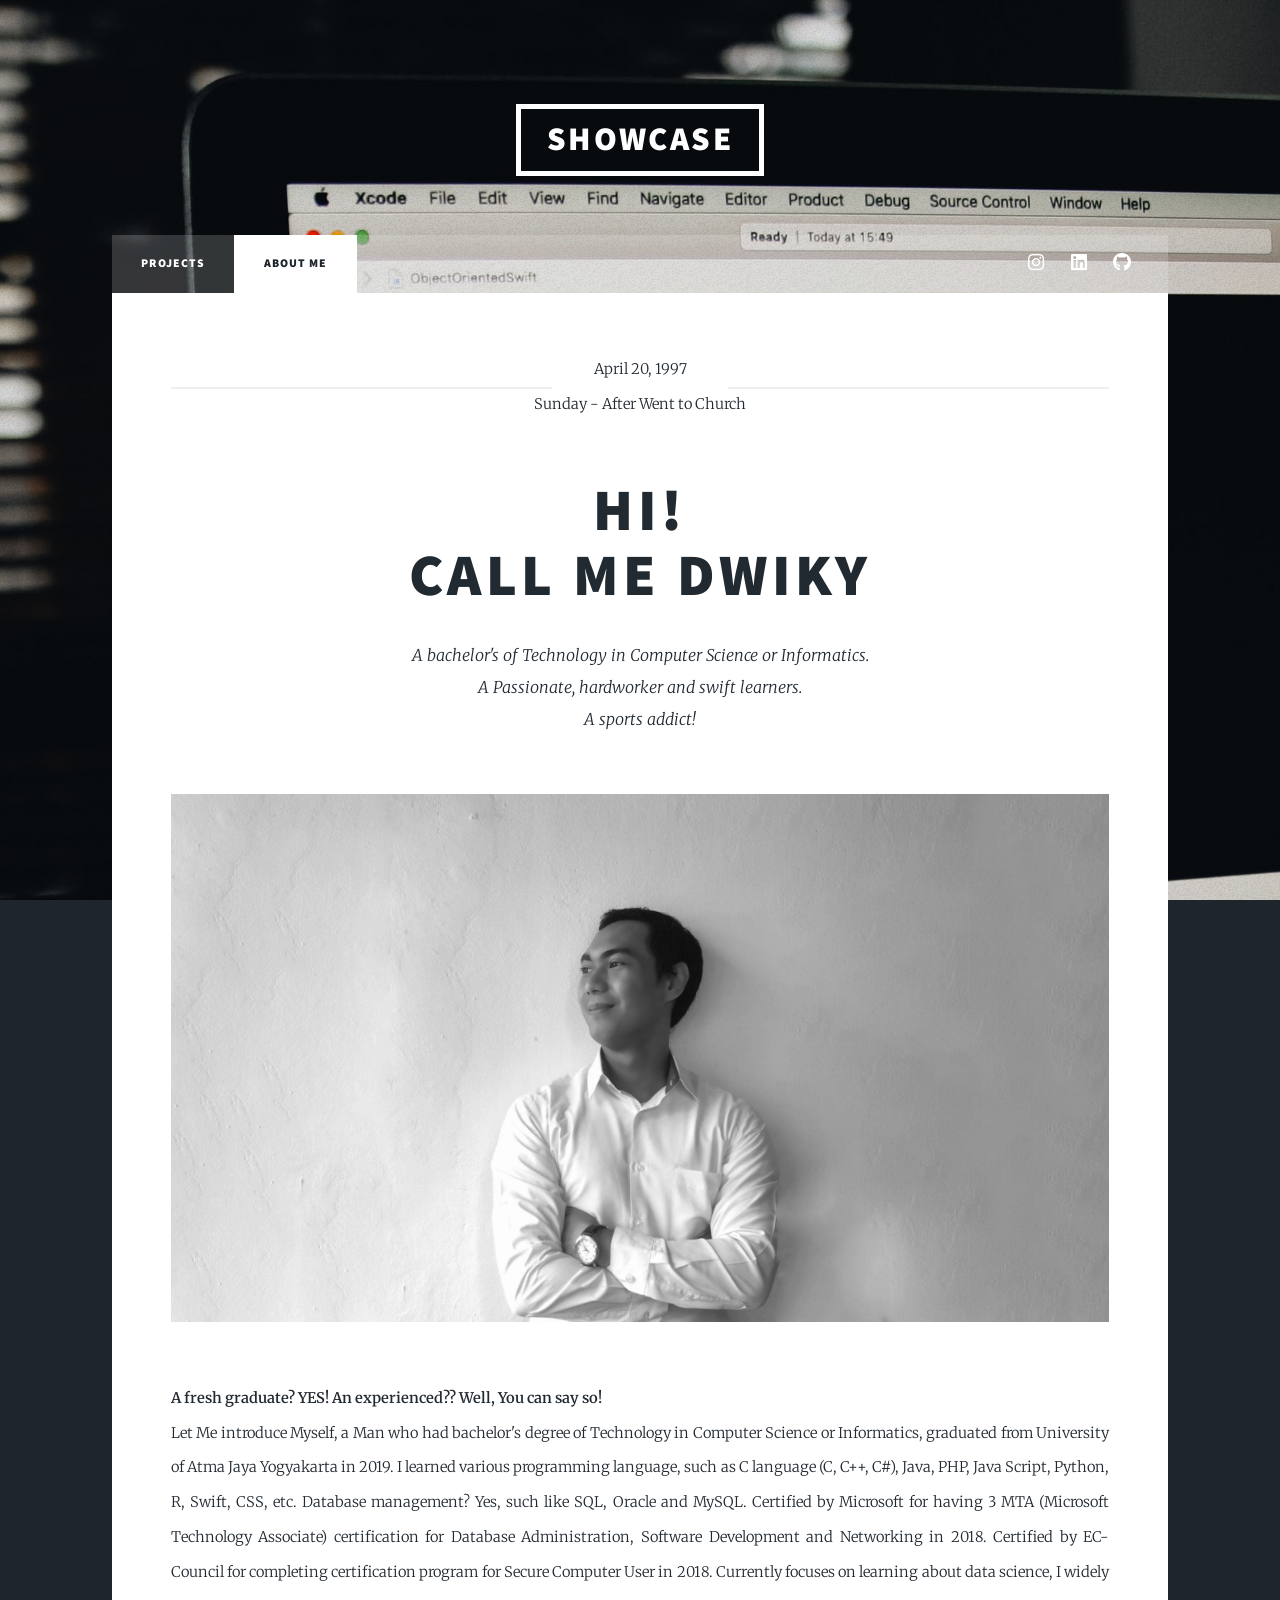
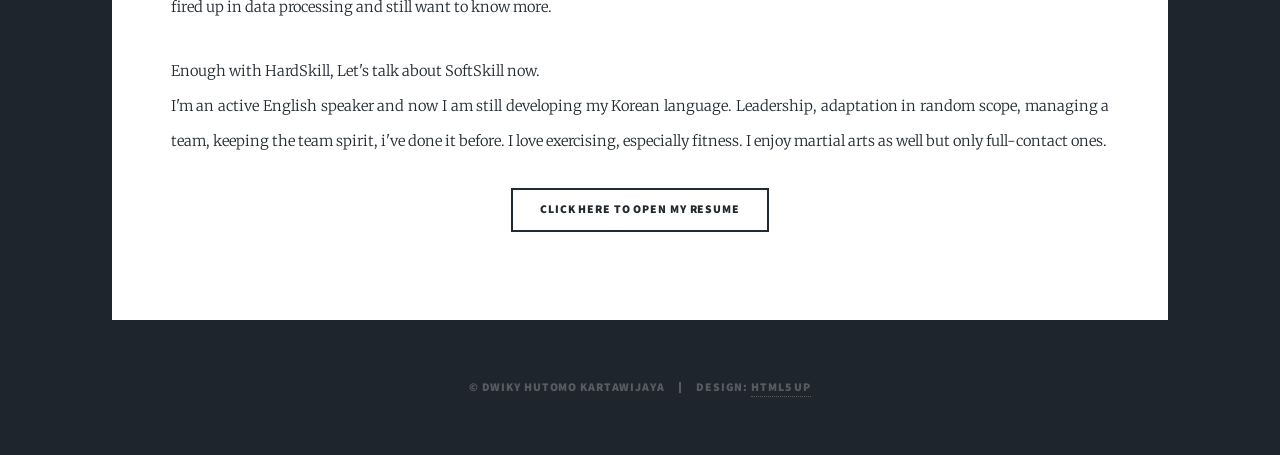
==== commit e3aedd4c: "tambah resume" ====
--- a/generic.html
+++ b/generic.html
@@ -54,7 +54,7 @@
 						<ul class="icons">
 								<li><a href="https://www.instagram.com/dwikyhutomo/" target="_blank" class="icon brands fa-instagram"><span class="label">Instagram</span></a></li>
 								<li><a href="https://www.linkedin.com/in/dwiky-hutomo-kartawijaya-7b0a10191/" target="_blank" class="icon brands fa-linkedin"><span class="label">Linkedin</span></a></li>
-								<li><a href="https://github.com/dwikyhutomo" target="_blank" class="icon brands fa-github"><span class="label">GitHub</span></a></li>
+								<li><a href="https://github.com/kartawijayadwiky" target="_blank" class="icon brands fa-github"><span class="label">GitHub</span></a></li>
 						</ul>
 					</nav>
 
@@ -68,15 +68,15 @@
 										Sunday - After Went to Church</span>
 									<h1>Hi!<br />
 									Call Me Dwiky</h1>
-									<p>A bachelor's of Technology in Informatics Engineering.<br />
+									<p>A bachelor's of Technology in Computer Science or Informatics.<br />
 										A Passionate, hardworker and swift learners.<br />
 										A sports addict!
 									</p>
 								</header>
 								<div class="image main"><img src="images/profile_liat_samping_tengah.jpg" alt="" /></div>
-								<p><b>A fresh graduate? YES! An experinced?? Well, You can say so!</b><br />
-									Let Me introduce Myself, a Man who had bachelor's degree of Technology in Informatics Engineering, graduated from Atma Jaya Yogyakarta University in 2019.
-									I learned various programming language, such as C language (C, C++, C#), Java, PHP, Python, R, Swift, etc.
+								<p><b>A fresh graduate? YES! An experienced?? Well, You can say so!</b><br />
+									Let Me introduce Myself, a Man who had bachelor's degree of Technology in Computer Science or Informatics, graduated from University of Atma Jaya Yogyakarta in 2019.
+									I learned various programming language, such as C language (C, C++, C#), Java, PHP, Java Script, Python, R, Swift, CSS, etc.
 									Database management? Yes, such like SQL, Oracle and MySQL.
 									Certified by Microsoft for having 3 MTA (Microsoft Technology Associate) certification for Database Administration, Software Development and Networking in 2018.
 									Certified by EC-Council for completing certification program for Secure Computer User in 2018.
@@ -86,7 +86,10 @@
 										I'm an active English speaker and now I am still developing my Korean language.
 										Leadership, adaptation in random scope, managing a team, keeping the team spirit, i've done it before.
 										I love exercising, especially fitness. I enjoy martial arts as well but only full-contact ones.</p>
-								
+
+									<ul class="actions special">
+										<li><a href="/resume/Resume.pdf#toolbar=0" class="button">Click Here to Open My Resume</a></li>
+									</ul>
 								
 										<!-- <p>Lorem ipsum dolor sit amet, consectetur adipiscing elit. Duis dapibus rutrum facilisis. Class aptent taciti sociosqu ad litora torquent per conubia nostra, per inceptos himenaeos. Etiam tristique libero eu nibh porttitor fermentum. Nullam venenatis erat id vehicula viverra. Nunc ultrices eros ut ultricies condimentum. Mauris risus lacus, blandit sit amet venenatis non, bibendum vitae dolor. Nunc lorem mauris, fringilla in aliquam at, euismod in lectus. Pellentesque habitant morbi tristique senectus et netus et malesuada fames ac turpis egestas. In non lorem sit amet elit placerat maximus. Pellentesque aliquam maximus risus. Donec eget ex magna. Interdum et malesuada fames ac ante ipsum primis in faucibus. Pellentesque venenatis dolor imperdiet dolor mattis sagittis. Praesent rutrum sem diam, vitae egestas enim auctor sit amet. Pellentesque leo mauris, consectetur id ipsum.</p> -->
 							</section>
